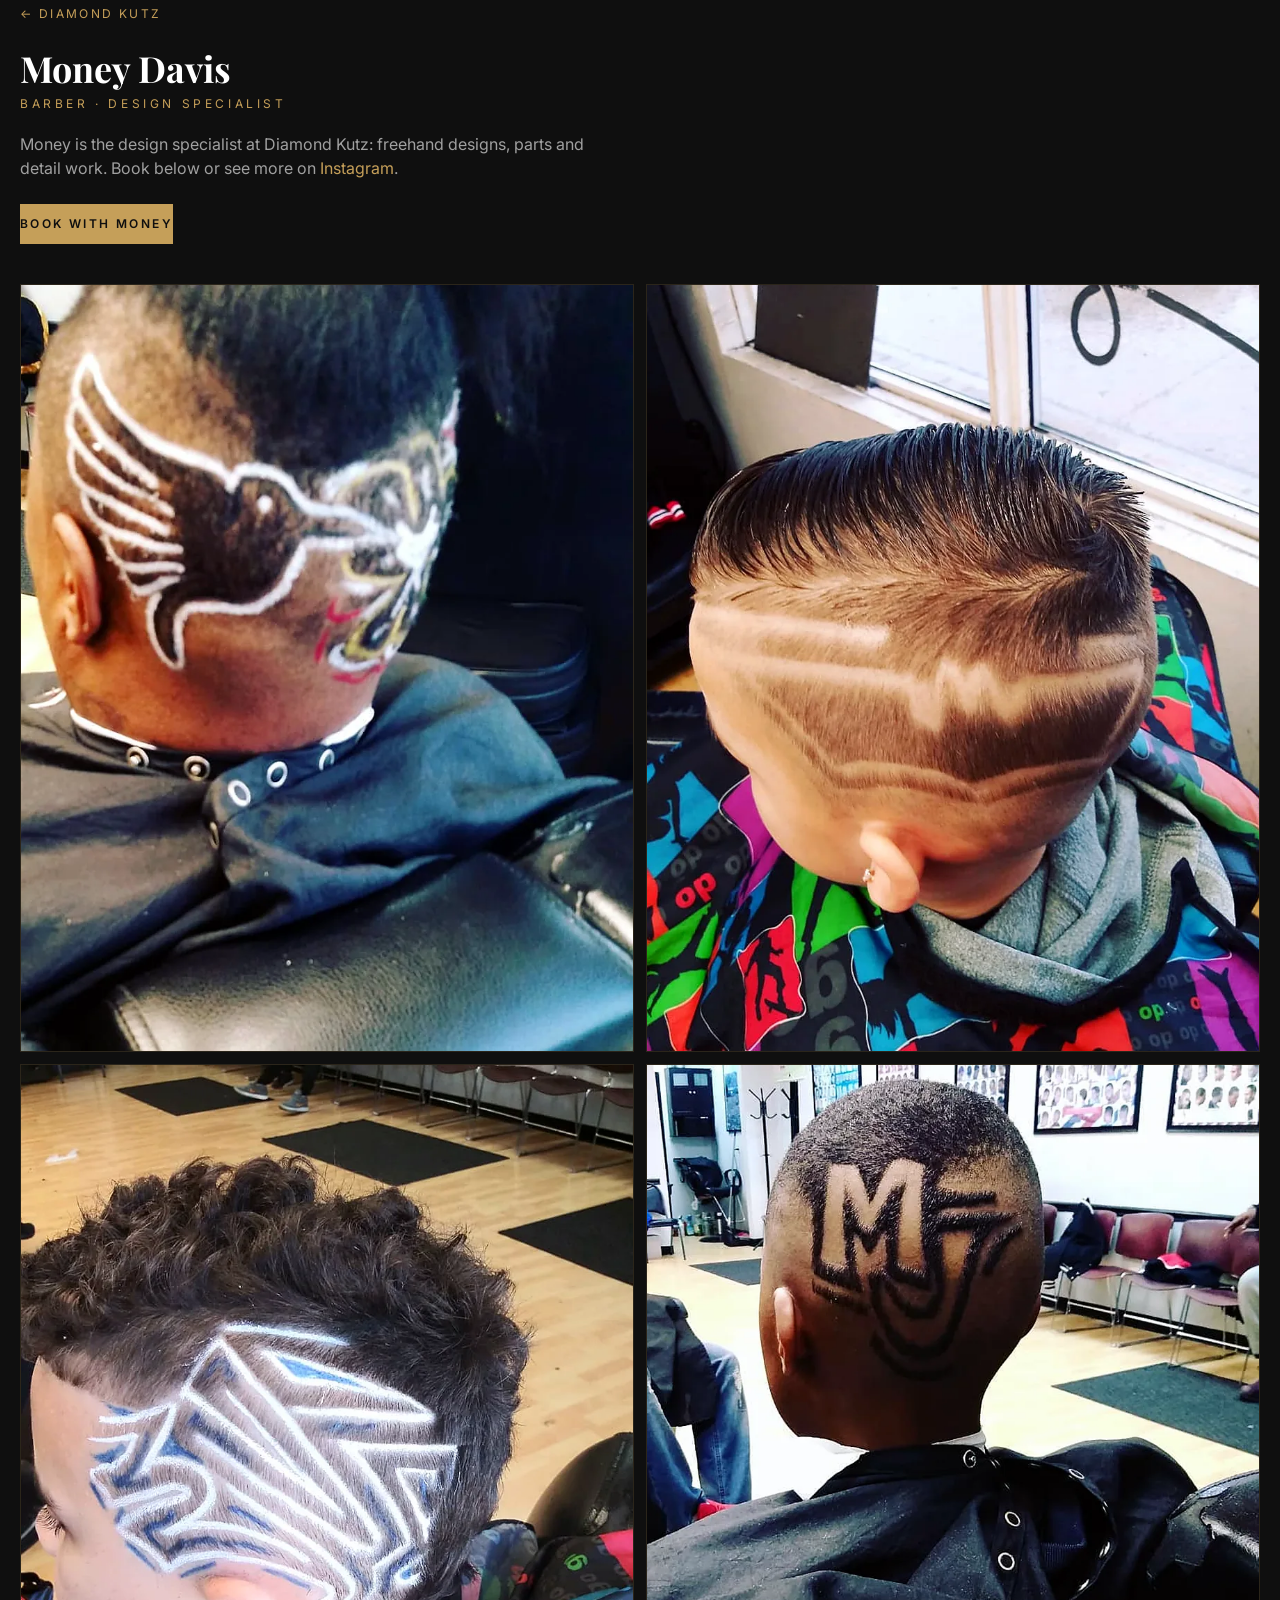
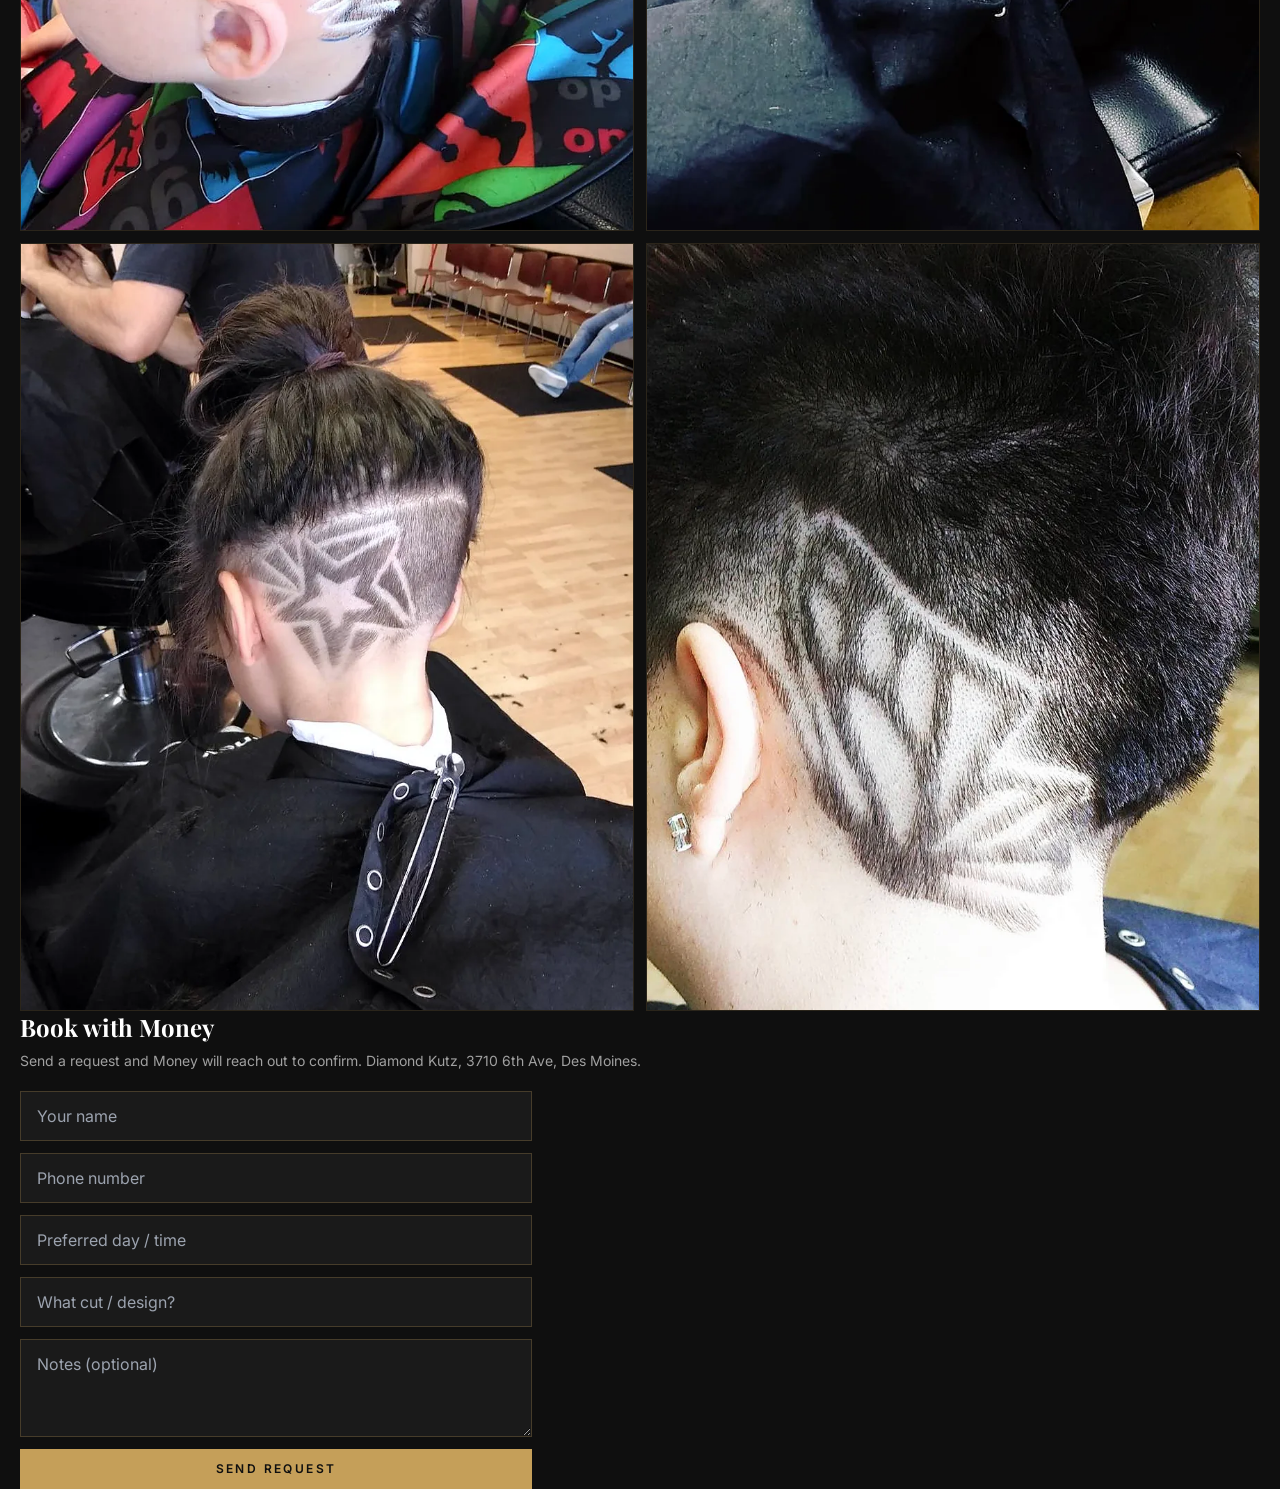
==== money/index.html @ f6461138 "Add barber Money Davis: 6 gallery photos, team card, /money booking page" ====
<!DOCTYPE html>
<html lang="en">
<head>
<meta charset="utf-8">
<meta name="viewport" content="width=device-width, initial-scale=1.0">
<title>Money Davis — Barber · Design Specialist | Diamond Kutz Des Moines</title>
<meta name="description" content="Book a design cut with Money Davis at Diamond Kutz, 3710 6th Ave, Des Moines.">
<meta name="keywords" content="barbershop Des Moines, barber Des Moines, barber near me, Diamond Kutz, Diamond Kutz Barbershop, fades Des Moines, tapers, lineups, kids haircut Des Moines, Booksy barber Iowa">
<meta name="author" content="Diamond Kutz Barbershop">
<meta name="robots" content="index, follow">
<link rel="canonical" href="https://diamondkutzdsm.com/">
<link rel="icon" type="image/png" href="/favicon.png">
<link rel="apple-touch-icon" href="/apple-touch-icon.png">
<meta name="theme-color" content="#0f0f0f">
<meta property="og:type" content="business.business">
<meta property="og:site_name" content="Diamond Kutz Barbershop">
<meta property="og:title" content="Diamond Kutz Barbershop | Des Moines, IA Barber">
<meta property="og:description" content="Barbershop in Des Moines, IA. Book online with Rich — fades, tapers, lineups, kids cuts &amp; more.">
<meta property="og:url" content="https://diamondkutzdsm.com/">
<meta property="og:image" content="https://diamondkutzdsm.com/img/img-4982.webp">
<meta property="og:image:width" content="900">
<meta property="og:image:height" content="900">
<meta property="og:locale" content="en_US">
<meta name="twitter:card" content="summary_large_image">
<meta name="twitter:title" content="Diamond Kutz Barbershop | Des Moines, IA Barber">
<meta name="twitter:description" content="Barbershop in Des Moines, IA. Book online with Rich — fades, tapers, lineups, kids cuts &amp; more.">
<meta name="twitter:image" content="https://diamondkutzdsm.com/img/img-4982.webp">
<meta name="geo.region" content="US-IA">
<meta name="geo.placename" content="Des Moines">
<meta name="geo.position" content="41.6196;-93.6251">
<meta name="ICBM" content="41.6196, -93.6251">
<meta name="mobile-web-app-capable" content="yes">
<meta name="apple-mobile-web-app-status-bar-style" content="black">
<meta name="apple-mobile-web-app-title" content="Diamondkutz ">
<link rel="preconnect" href="https://fonts.googleapis.com">
<link rel="preconnect" href="https://fonts.gstatic.com" crossorigin>
<link rel="preload" as="image" href="/img/hero-domo-drop-fade-lineup-diamond-kutz.webp" imagesrcset="/img/hero-domo-drop-fade-lineup-diamond-kutz-800.webp 800w, /img/hero-domo-drop-fade-lineup-diamond-kutz.webp 1440w" imagesizes="100vw">
<link rel="stylesheet" href="/assets/site.css">
<link rel="stylesheet" href="/assets/extra.css">
<script type="application/ld+json">
{
  "@context": "https://schema.org",
  "@type": "BarberShop",
  "name": "Diamond Kutz Barbershop",
  "image": [
    "https://diamondkutzdsm.com/img/img-4982.webp",
    "https://diamondkutzdsm.com/img/hero-diamond-kutz-storefront-3710-6th-ave-des-moines.webp",
    "https://diamondkutzdsm.com/img/diamond-kutz-inside-shop-des-moines.webp"
  ],
  "description": "Diamond Kutz Barbershop in Des Moines, IA: adult haircuts, kids cuts, fades, tapers, lineups and enhancements by Rich. Book online.",
  "@id": "https://diamondkutzdsm.com/#business",
  "url": "https://diamondkutzdsm.com/",
  "telephone": "+15157295338",
  "priceRange": "$$",
  "address": {
    "@type": "PostalAddress",
    "streetAddress": "3710 6th Avenue",
    "addressLocality": "Des Moines",
    "addressRegion": "IA",
    "postalCode": "50313",
    "addressCountry": "US"
  },
  "geo": {
    "@type": "GeoCoordinates",
    "latitude": 41.6196,
    "longitude": -93.6251
  },
  "openingHoursSpecification": [
    {
      "@type": "OpeningHoursSpecification",
      "dayOfWeek": [
        "Tuesday",
        "Wednesday",
        "Thursday",
        "Friday",
        "Saturday"
      ],
      "opens": "09:00",
      "closes": "19:00"
    }
  ],
  "sameAs": [
    "https://booksy.com/en-us/dl/show-business/621339",
    "https://booksy.com/en-us/dl/show-business/1293952",
    "https://booksy.com/en-us/627001_domothebarber_barber-shop_17558_des-moines",
    "https://www.instagram.com/richer_denu"
  ],
  "alternateName": [
    "Diamond Kutz"
  ],
  "hasMap": "https://maps.google.com/?q=3710+6th+Avenue,+Des+Moines,+IA+50313",
  "areaServed": {
    "@type": "City",
    "name": "Des Moines"
  },
  "employee": [
    {
      "@type": "Person",
      "name": "Rich",
      "alternateName": "Richard Walker",
      "jobTitle": "Owner · Master Barber",
      "sameAs": [
        "https://www.instagram.com/richer_denu",
        "https://booksy.com/en-us/dl/show-business/621339"
      ]
    },
    {
      "@type": "Person",
      "name": "Cory Simpson",
      "jobTitle": "Master Barber",
      "sameAs": [
        "https://www.instagram.com/certified_fade",
        "https://booksy.com/en-us/dl/show-business/1293952"
      ]
    },
    {
      "@type": "Person",
      "name": "Domo",
      "jobTitle": "Master Barber",
      "sameAs": [
        "https://www.instagram.com/domfkn_inkd",
        "https://booksy.com/en-us/627001_domothebarber_barber-shop_17558_des-moines"
      ]
    }
  ],
  "potentialAction": {
    "@type": "ReserveAction",
    "target": "https://booksy.com/en-us/dl/show-business/621339",
    "name": "Book online"
  },
  "logo": "https://diamondkutzdsm.com/img/diamondkutz-logo-black-barbershop.webp",
  "currenciesAccepted": "USD",
  "hasOfferCatalog": {
    "@type": "OfferCatalog",
    "name": "Rich's service menu",
    "itemListElement": [
      {
        "@type": "Offer",
        "itemOffered": {
          "@type": "Service",
          "name": "Adult Haircut"
        },
        "price": "40",
        "priceCurrency": "USD"
      },
      {
        "@type": "Offer",
        "itemOffered": {
          "@type": "Service",
          "name": "Adult Haircut w/ Enhancements"
        },
        "price": "45",
        "priceCurrency": "USD"
      },
      {
        "@type": "Offer",
        "itemOffered": {
          "@type": "Service",
          "name": "Kids Haircut"
        },
        "price": "30",
        "priceCurrency": "USD"
      },
      {
        "@type": "Offer",
        "itemOffered": {
          "@type": "Service",
          "name": "Taper and Line Up"
        },
        "price": "30",
        "priceCurrency": "USD"
      },
      {
        "@type": "Offer",
        "itemOffered": {
          "@type": "Service",
          "name": "Line Up"
        },
        "price": "20",
        "priceCurrency": "USD"
      }
    ]
  }
}
</script>
<!-- Google Tag Manager -->
<script>(function(w,d,s,l,i){w[l]=w[l]||[];w[l].push({'gtm.start':
new Date().getTime(),event:'gtm.js'});var f=d.getElementsByTagName(s)[0],
j=d.createElement(s),dl=l!='dataLayer'?'&l='+l:'';j.async=true;j.src=
'https://www.googletagmanager.com/gtm.js?id='+i+dl;f.parentNode.insertBefore(j,f);
})(window,document,'script','dataLayer','GTM-NQJWMZGM');</script>
<!-- End Google Tag Manager -->
<script async src="https://www.googletagmanager.com/gtag/js?id=G-LQGSTEJTDZ"></script>
<script>window.dataLayer = window.dataLayer || [];window.gtag = function(){dataLayer.push(arguments);};gtag('js', new Date());gtag('config', 'G-LQGSTEJTDZ');</script>
<script src="/assets/site.js?v=20261104b" defer></script>
</head><body class="bg-background text-foreground font-body"><main class="max-w-4xl mx-auto px-5 py-12">
<a href="/" class="text-gold text-xs uppercase tracking-[0.2em]">← Diamond Kutz</a>
<h1 class="font-heading text-4xl font-bold mt-6">Money Davis</h1><div class="text-gold text-xs uppercase tracking-[0.3em] mt-2">Barber · Design Specialist</div>
<p class="mt-5 text-muted-foreground max-w-xl">Money is the design specialist at Diamond Kutz: freehand designs, parts and detail work. Book below or see more on <a class="text-gold" href="https://www.instagram.com/mr.money7davis/" target="_blank" rel="noopener">Instagram</a>.</p>
<a href="#book" onclick="gtag('event','money_book_click')" class="inline-block mt-6 px-6 py-3 bg-gold text-background font-semibold text-xs uppercase tracking-[0.2em]">Book with Money</a>
<div class="grid grid-cols-2 sm:grid-cols-3 gap-3 mt-10"><img src="/img/money-bird-wings-design-diamond-kutz.webp" alt="Design haircut by Money Davis at Diamond Kutz" loading="lazy" class="w-full aspect-[4/5] object-cover border border-gold/15"><img src="/img/money-kids-wave-lines-design-diamond-kutz.webp" alt="Design haircut by Money Davis at Diamond Kutz" loading="lazy" class="w-full aspect-[4/5] object-cover border border-gold/15"><img src="/img/money-curly-top-star-design-diamond-kutz.webp" alt="Design haircut by Money Davis at Diamond Kutz" loading="lazy" class="w-full aspect-[4/5] object-cover border border-gold/15"><img src="/img/money-mj-letters-design-diamond-kutz.webp" alt="Design haircut by Money Davis at Diamond Kutz" loading="lazy" class="w-full aspect-[4/5] object-cover border border-gold/15"><img src="/img/money-star-undercut-design-diamond-kutz.webp" alt="Design haircut by Money Davis at Diamond Kutz" loading="lazy" class="w-full aspect-[4/5] object-cover border border-gold/15"><img src="/img/money-geometric-undercut-design-diamond-kutz.webp" alt="Design haircut by Money Davis at Diamond Kutz" loading="lazy" class="w-full aspect-[4/5] object-cover border border-gold/15"></div>
<section id="book" class="mt-14"><h2 class="font-heading text-2xl font-bold">Book with Money</h2><p class="text-muted-foreground text-sm mt-2">Send a request and Money will reach out to confirm. Diamond Kutz, 3710 6th Ave, Des Moines.</p>
<!-- booking requests go to hello.crashoutbaby@gmail.com TEMPORARILY until Money picks where requests should go -->
<form action="https://formsubmit.co/hello.crashoutbaby@gmail.com" method="POST" class="grid gap-3 mt-5 max-w-lg" onsubmit="gtag('event','money_booking_submit')">
<input type="hidden" name="_subject" value="New booking request for Money - Diamond Kutz"><input type="hidden" name="_template" value="table"><input type="hidden" name="_captcha" value="false"><input type="hidden" name="_next" value="https://diamondkutzdsm.com/money/thanks.html"><input type="hidden" name="source" id="src" value="direct">
<input name="name" required placeholder="Your name" class="w-full bg-card border border-gold/25 px-4 py-3 text-foreground"><input name="phone" type="tel" required placeholder="Phone number" class="w-full bg-card border border-gold/25 px-4 py-3 text-foreground">
<input name="preferred_day_time" required placeholder="Preferred day / time" class="w-full bg-card border border-gold/25 px-4 py-3 text-foreground"><input name="cut" required placeholder="What cut / design?" class="w-full bg-card border border-gold/25 px-4 py-3 text-foreground">
<textarea name="notes" rows="3" placeholder="Notes (optional)" class="w-full bg-card border border-gold/25 px-4 py-3 text-foreground"></textarea>
<button type="submit" class="px-6 py-3 bg-gold text-background font-semibold text-xs uppercase tracking-[0.2em]">Send request</button></form></section>
</main><script>var s=new URLSearchParams(location.search).get('src');if(s)document.getElementById('src').value=s;</script></body></html>
---- assets/site.css ----
@import"https://fonts.googleapis.com/css2?family=Playfair+Display:wght@400;500;600;700;800;900&family=Inter:wght@300;400;500;600;700&family=Dancing+Script:wght@600;700&display=swap";*,:before,:after{--tw-border-spacing-x: 0;--tw-border-spacing-y: 0;--tw-translate-x: 0;--tw-translate-y: 0;--tw-rotate: 0;--tw-skew-x: 0;--tw-skew-y: 0;--tw-scale-x: 1;--tw-scale-y: 1;--tw-pan-x: ;--tw-pan-y: ;--tw-pinch-zoom: ;--tw-scroll-snap-strictness: proximity;--tw-gradient-from-position: ;--tw-gradient-via-position: ;--tw-gradient-to-position: ;--tw-ordinal: ;--tw-slashed-zero: ;--tw-numeric-figure: ;--tw-numeric-spacing: ;--tw-numeric-fraction: ;--tw-ring-inset: ;--tw-ring-offset-width: 0px;--tw-ring-offset-color: #fff;--tw-ring-color: rgb(59 130 246 / .5);--tw-ring-offset-shadow: 0 0 #0000;--tw-ring-shadow: 0 0 #0000;--tw-shadow: 0 0 #0000;--tw-shadow-colored: 0 0 #0000;--tw-blur: ;--tw-brightness: ;--tw-contrast: ;--tw-grayscale: ;--tw-hue-rotate: ;--tw-invert: ;--tw-saturate: ;--tw-sepia: ;--tw-drop-shadow: ;--tw-backdrop-blur: ;--tw-backdrop-brightness: ;--tw-backdrop-contrast: ;--tw-backdrop-grayscale: ;--tw-backdrop-hue-rotate: ;--tw-backdrop-invert: ;--tw-backdrop-opacity: ;--tw-backdrop-saturate: ;--tw-backdrop-sepia: ;--tw-contain-size: ;--tw-contain-layout: ;--tw-contain-paint: ;--tw-contain-style: }::backdrop{--tw-border-spacing-x: 0;--tw-border-spacing-y: 0;--tw-translate-x: 0;--tw-translate-y: 0;--tw-rotate: 0;--tw-skew-x: 0;--tw-skew-y: 0;--tw-scale-x: 1;--tw-scale-y: 1;--tw-pan-x: ;--tw-pan-y: ;--tw-pinch-zoom: ;--tw-scroll-snap-strictness: proximity;--tw-gradient-from-position: ;--tw-gradient-via-position: ;--tw-gradient-to-position: ;--tw-ordinal: ;--tw-slashed-zero: ;--tw-numeric-figure: ;--tw-numeric-spacing: ;--tw-numeric-fraction: ;--tw-ring-inset: ;--tw-ring-offset-width: 0px;--tw-ring-offset-color: #fff;--tw-ring-color: rgb(59 130 246 / .5);--tw-ring-offset-shadow: 0 0 #0000;--tw-ring-shadow: 0 0 #0000;--tw-shadow: 0 0 #0000;--tw-shadow-colored: 0 0 #0000;--tw-blur: ;--tw-brightness: ;--tw-contrast: ;--tw-grayscale: ;--tw-hue-rotate: ;--tw-invert: ;--tw-saturate: ;--tw-sepia: ;--tw-drop-shadow: ;--tw-backdrop-blur: ;--tw-backdrop-brightness: ;--tw-backdrop-contrast: ;--tw-backdrop-grayscale: ;--tw-backdrop-hue-rotate: ;--tw-backdrop-invert: ;--tw-backdrop-opacity: ;--tw-backdrop-saturate: ;--tw-backdrop-sepia: ;--tw-contain-size: ;--tw-contain-layout: ;--tw-contain-paint: ;--tw-contain-style: }*,:before,:after{box-sizing:border-box;border-width:0;border-style:solid;border-color:#e5e7eb}:before,:after{--tw-content: ""}html,:host{line-height:1.5;-webkit-text-size-adjust:100%;-moz-tab-size:4;-o-tab-size:4;tab-size:4;font-family:ui-sans-serif,system-ui,sans-serif,"Apple Color Emoji","Segoe UI Emoji",Segoe UI Symbol,"Noto Color Emoji";font-feature-settings:normal;font-variation-settings:normal;-webkit-tap-highlight-color:transparent}body{margin:0;line-height:inherit}hr{height:0;color:inherit;border-top-width:1px}abbr:where([title]){-webkit-text-decoration:underline dotted;text-decoration:underline dotted}h1,h2,h3,h4,h5,h6{font-size:inherit;font-weight:inherit}a{color:inherit;text-decoration:inherit}b,strong{font-weight:bolder}code,kbd,samp,pre{font-family:var(--font-mono);font-feature-settings:normal;font-variation-settings:normal;font-size:1em}small{font-size:80%}sub,sup{font-size:75%;line-height:0;position:relative;vertical-align:baseline}sub{bottom:-.25em}sup{top:-.5em}table{text-indent:0;border-color:inherit;border-collapse:collapse}button,input,optgroup,select,textarea{font-family:inherit;font-feature-settings:inherit;font-variation-settings:inherit;font-size:100%;font-weight:inherit;line-height:inherit;letter-spacing:inherit;color:inherit;margin:0;padding:0}button,select{text-transform:none}button,input:where([type=button]),input:where([type=reset]),input:where([type=submit]){-webkit-appearance:button;background-color:transparent;background-image:none}:-moz-focusring{outline:auto}:-moz-ui-invalid{box-shadow:none}progress{vertical-align:baseline}::-webkit-inner-spin-button,::-webkit-outer-spin-button{height:auto}[type=search]{-webkit-appearance:textfield;outline-offset:-2px}::-webkit-search-decoration{-webkit-appearance:none}::-webkit-file-upload-button{-webkit-appearance:button;font:inherit}summary{display:list-item}blockquote,dl,dd,h1,h2,h3,h4,h5,h6,hr,figure,p,pre{margin:0}fieldset{margin:0;padding:0}legend{padding:0}ol,ul,menu{list-style:none;margin:0;padding:0}dialog{padding:0}textarea{resize:vertical}input::-moz-placeholder,textarea::-moz-placeholder{opacity:1;color:#9ca3af}input::placeholder,textarea::placeholder{opacity:1;color:#9ca3af}button,[role=button]{cursor:pointer}:disabled{cursor:default}img,svg,video,canvas,audio,iframe,embed,object{display:block;vertical-align:middle}img,video{max-width:100%;height:auto}[hidden]:where(:not([hidden=until-found])){display:none}:root{--background: 0 0% 5.9%;--foreground: 0 0% 100%;--card: 0 0% 10.2%;--card-foreground: 0 0% 100%;--popover: 0 0% 10.2%;--popover-foreground: 0 0% 100%;--primary: 358 69% 49%;--primary-foreground: 0 0% 100%;--secondary: 0 0% 14.9%;--secondary-foreground: 0 0% 100%;--muted: 0 0% 14.9%;--muted-foreground: 0 0% 62.7%;--accent: 217 65% 40%;--accent-foreground: 0 0% 100%;--destructive: 0 62.8% 30.6%;--destructive-foreground: 0 0% 98%;--border: 0 0% 18%;--input: 0 0% 18%;--ring: 358 69% 49%;--chart-1: 39 48% 56%;--radius: 0px;--gold: 39 48% 56%;--font-heading: "Playfair Display", ui-serif, Georgia, serif;--font-body: "Inter", ui-sans-serif, system-ui, sans-serif;--font-display: "Playfair Display", ui-serif, Georgia, serif;--font-mono: ui-monospace, SFMono-Regular, Menlo, Monaco, Consolas, monospace;--font-script: "Dancing Script", ui-serif, cursive;--sidebar-background: 0 0% 5.9%;--sidebar-foreground: 0 0% 62.7%;--sidebar-primary: 358 69% 49%;--sidebar-primary-foreground: 0 0% 100%;--sidebar-accent: 0 0% 14.9%;--sidebar-accent-foreground: 0 0% 100%;--sidebar-border: 0 0% 18%;--sidebar-ring: 358 69% 49%}.dark{--background: 0 0% 5.9%;--foreground: 0 0% 100%;--card: 0 0% 10.2%;--card-foreground: 0 0% 100%;--popover: 0 0% 10.2%;--popover-foreground: 0 0% 100%;--primary: 358 69% 49%;--primary-foreground: 0 0% 100%;--secondary: 0 0% 14.9%;--secondary-foreground: 0 0% 100%;--muted: 0 0% 14.9%;--muted-foreground: 0 0% 62.7%;--accent: 217 65% 40%;--accent-foreground: 0 0% 100%;--destructive: 0 62.8% 30.6%;--destructive-foreground: 0 0% 98%;--border: 0 0% 18%;--input: 0 0% 18%;--ring: 358 69% 49%;--chart-1: 39 48% 56%;--radius: 0px;--gold: 39 48% 56%;--sidebar-background: 0 0% 5.9%;--sidebar-foreground: 0 0% 62.7%;--sidebar-primary: 358 69% 49%;--sidebar-primary-foreground: 0 0% 100%;--sidebar-accent: 0 0% 14.9%;--sidebar-accent-foreground: 0 0% 100%;--sidebar-border: 0 0% 18%;--sidebar-ring: 358 69% 49%}*{border-color:hsl(var(--border));outline-color:hsl(var(--ring) / .5)}body{background-color:hsl(var(--background));font-family:var(--font-body);color:hsl(var(--foreground))}.container{width:100%}@media(min-width:640px){.container{max-width:640px}}@media(min-width:768px){.container{max-width:768px}}@media(min-width:1024px){.container{max-width:1024px}}@media(min-width:1280px){.container{max-width:1280px}}@media(min-width:1536px){.container{max-width:1536px}}.sr-only{position:absolute;width:1px;height:1px;padding:0;margin:-1px;overflow:hidden;clip:rect(0,0,0,0);white-space:nowrap;border-width:0}.pointer-events-none{pointer-events:none}.pointer-events-auto{pointer-events:auto}.visible{visibility:visible}.invisible{visibility:hidden}.static{position:static}.fixed{position:fixed}.absolute{position:absolute}.relative{position:relative}.inset-0{top:0;right:0;bottom:0;left:0}.inset-x-0{left:0;right:0}.inset-y-0{top:0;bottom:0}.-bottom-12{bottom:-3rem}.-left-12{left:-3rem}.-right-12{right:-3rem}.-top-12{top:-3rem}.bottom-0{bottom:0}.bottom-4{bottom:1rem}.bottom-6{bottom:1.5rem}.bottom-7{bottom:1.75rem}.bottom-8{bottom:2rem}.left-0{left:0}.left-1{left:.25rem}.left-1\/2{left:50%}.left-2{left:.5rem}.left-3{left:.75rem}.left-4{left:1rem}.left-5{left:1.25rem}.left-\[50\%\]{left:50%}.right-0{right:0}.right-1{right:.25rem}.right-2{right:.5rem}.right-3{right:.75rem}.right-4{right:1rem}.right-5{right:1.25rem}.top-0{top:0}.top-1\.5{top:.375rem}.top-1\/2{top:50%}.top-2{top:.5rem}.top-3\.5{top:.875rem}.top-4{top:1rem}.top-5{top:1.25rem}.top-\[1px\]{top:1px}.top-\[50\%\]{top:50%}.top-\[60\%\]{top:60%}.top-full{top:100%}.z-10{z-index:10}.z-20{z-index:20}.z-50{z-index:50}.z-\[100\]{z-index:100}.z-\[1\]{z-index:1}.order-1{order:1}.order-2{order:2}.-mx-1{margin-left:-.25rem;margin-right:-.25rem}.mx-2{margin-left:.5rem;margin-right:.5rem}.mx-3\.5{margin-left:.875rem;margin-right:.875rem}.mx-auto{margin-left:auto;margin-right:auto}.my-0\.5{margin-top:.125rem;margin-bottom:.125rem}.my-1{margin-top:.25rem;margin-bottom:.25rem}.-ml-4{margin-left:-1rem}.-mt-4{margin-top:-1rem}.mb-1{margin-bottom:.25rem}.mb-10{margin-bottom:2.5rem}.mb-12{margin-bottom:3rem}.mb-14{margin-bottom:3.5rem}.mb-2{margin-bottom:.5rem}.mb-3{margin-bottom:.75rem}.mb-4{margin-bottom:1rem}.mb-5{margin-bottom:1.25rem}.mb-6{margin-bottom:1.5rem}.mb-7{margin-bottom:1.75rem}.mb-8{margin-bottom:2rem}.ml-1{margin-left:.25rem}.ml-auto{margin-left:auto}.mr-1{margin-right:.25rem}.mr-2{margin-right:.5rem}.mt-0\.5{margin-top:.125rem}.mt-1{margin-top:.25rem}.mt-1\.5{margin-top:.375rem}.mt-10{margin-top:2.5rem}.mt-12{margin-top:3rem}.mt-2{margin-top:.5rem}.mt-24{margin-top:6rem}.mt-3{margin-top:.75rem}.mt-4{margin-top:1rem}.mt-5{margin-top:1.25rem}.mt-6{margin-top:1.5rem}.mt-7{margin-top:1.75rem}.mt-8{margin-top:2rem}.mt-auto{margin-top:auto}.block{display:block}.inline-block{display:inline-block}.inline{display:inline}.flex{display:flex}.inline-flex{display:inline-flex}.table{display:table}.grid{display:grid}.hidden{display:none}.aspect-\[3\/2\]{aspect-ratio:3/2}.aspect-\[3\/4\]{aspect-ratio:3/4}.aspect-\[4\/5\]{aspect-ratio:4/5}.aspect-\[6\/7\]{aspect-ratio:6/7}.aspect-square{aspect-ratio:1 / 1}.aspect-video{aspect-ratio:16 / 9}.size-4{width:1rem;height:1rem}.h-0\.5{height:.125rem}.h-1{height:.25rem}.h-1\.5{height:.375rem}.h-10{height:2.5rem}.h-11{height:2.75rem}.h-12{height:3rem}.h-14{height:3.5rem}.h-16{height:4rem}.h-2{height:.5rem}.h-2\.5{height:.625rem}.h-2\/3{height:66.666667%}.h-2\/5{height:40%}.h-28{height:7rem}.h-3{height:.75rem}.h-3\.5{height:.875rem}.h-3\/5{height:60%}.h-36{height:9rem}.h-4{height:1rem}.h-5{height:1.25rem}.h-6{height:1.5rem}.h-7{height:1.75rem}.h-8{height:2rem}.h-9{height:2.25rem}.h-\[1px\]{height:1px}.h-\[3px\]{height:3px}.h-\[420px\]{height:420px}.h-\[var\(--radix-navigation-menu-viewport-height\)\]{height:var(--radix-navigation-menu-viewport-height)}.h-\[var\(--radix-select-trigger-height\)\]{height:var(--radix-select-trigger-height)}.h-auto{height:auto}.h-full{height:100%}.h-px{height:1px}.h-svh{height:100svh}.max-h-96{max-height:24rem}.max-h-\[300px\]{max-height:300px}.max-h-screen{max-height:100vh}.min-h-0{min-height:0px}.min-h-\[56px\]{min-height:56px}.min-h-\[60px\]{min-height:60px}.min-h-screen{min-height:100vh}.min-h-svh{min-height:100svh}.w-0{width:0px}.w-1{width:.25rem}.w-1\.5{width:.375rem}.w-10{width:2.5rem}.w-11{width:2.75rem}.w-14{width:3.5rem}.w-16{width:4rem}.w-2{width:.5rem}.w-2\.5{width:.625rem}.w-2\/3{width:66.666667%}.w-2\/5{width:40%}.w-28{width:7rem}.w-3{width:.75rem}.w-3\.5{width:.875rem}.w-3\/4{width:75%}.w-3\/5{width:60%}.w-4{width:1rem}.w-5{width:1.25rem}.w-6{width:1.5rem}.w-64{width:16rem}.w-7{width:1.75rem}.w-72{width:18rem}.w-8{width:2rem}.w-9{width:2.25rem}.w-\[--sidebar-width\]{width:var(--sidebar-width)}.w-\[100px\]{width:100px}.w-\[150px\]{width:150px}.w-\[1px\]{width:1px}.w-\[200px\]{width:200px}.w-\[280px\]{width:280px}.w-auto{width:auto}.w-full{width:100%}.w-max{width:-moz-max-content;width:max-content}.w-px{width:1px}.min-w-0{min-width:0px}.min-w-10{min-width:2.5rem}.min-w-5{min-width:1.25rem}.min-w-8{min-width:2rem}.min-w-9{min-width:2.25rem}.min-w-\[12rem\]{min-width:12rem}.min-w-\[8rem\]{min-width:8rem}.min-w-\[var\(--radix-select-trigger-width\)\]{min-width:var(--radix-select-trigger-width)}.max-w-2xl{max-width:42rem}.max-w-3xl{max-width:48rem}.max-w-7xl{max-width:80rem}.max-w-\[--skeleton-width\]{max-width:var(--skeleton-width)}.max-w-\[480px\]{max-width:480px}.max-w-\[600px\]{max-width:600px}.max-w-lg{max-width:32rem}.max-w-max{max-width:-moz-max-content;max-width:max-content}.max-w-md{max-width:28rem}.max-w-sm{max-width:24rem}.max-w-xl{max-width:36rem}.flex-1{flex:1 1 0%}.flex-shrink-0,.shrink-0{flex-shrink:0}.grow{flex-grow:1}.grow-0{flex-grow:0}.basis-full{flex-basis:100%}.caption-bottom{caption-side:bottom}.border-collapse{border-collapse:collapse}.-translate-x-1\/2{--tw-translate-x: -50%;transform:translate(var(--tw-translate-x),var(--tw-translate-y)) rotate(var(--tw-rotate)) skew(var(--tw-skew-x)) skewY(var(--tw-skew-y)) scaleX(var(--tw-scale-x)) scaleY(var(--tw-scale-y))}.-translate-x-2{--tw-translate-x: -.5rem;transform:translate(var(--tw-translate-x),var(--tw-translate-y)) rotate(var(--tw-rotate)) skew(var(--tw-skew-x)) skewY(var(--tw-skew-y)) scaleX(var(--tw-scale-x)) scaleY(var(--tw-scale-y))}.-translate-x-px{--tw-translate-x: -1px;transform:translate(var(--tw-translate-x),var(--tw-translate-y)) rotate(var(--tw-rotate)) skew(var(--tw-skew-x)) skewY(var(--tw-skew-y)) scaleX(var(--tw-scale-x)) scaleY(var(--tw-scale-y))}.-translate-y-1\/2{--tw-translate-y: -50%;transform:translate(var(--tw-translate-x),var(--tw-translate-y)) rotate(var(--tw-rotate)) skew(var(--tw-skew-x)) skewY(var(--tw-skew-y)) scaleX(var(--tw-scale-x)) scaleY(var(--tw-scale-y))}.translate-x-2{--tw-translate-x: .5rem;transform:translate(var(--tw-translate-x),var(--tw-translate-y)) rotate(var(--tw-rotate)) skew(var(--tw-skew-x)) skewY(var(--tw-skew-y)) scaleX(var(--tw-scale-x)) scaleY(var(--tw-scale-y))}.translate-x-\[-50\%\]{--tw-translate-x: -50%;transform:translate(var(--tw-translate-x),var(--tw-translate-y)) rotate(var(--tw-rotate)) skew(var(--tw-skew-x)) skewY(var(--tw-skew-y)) scaleX(var(--tw-scale-x)) scaleY(var(--tw-scale-y))}.translate-x-px{--tw-translate-x: 1px;transform:translate(var(--tw-translate-x),var(--tw-translate-y)) rotate(var(--tw-rotate)) skew(var(--tw-skew-x)) skewY(var(--tw-skew-y)) scaleX(var(--tw-scale-x)) scaleY(var(--tw-scale-y))}.translate-y-\[-50\%\]{--tw-translate-y: -50%;transform:translate(var(--tw-translate-x),var(--tw-translate-y)) rotate(var(--tw-rotate)) skew(var(--tw-skew-x)) skewY(var(--tw-skew-y)) scaleX(var(--tw-scale-x)) scaleY(var(--tw-scale-y))}.-rotate-\[4deg\]{--tw-rotate: -4deg;transform:translate(var(--tw-translate-x),var(--tw-translate-y)) rotate(var(--tw-rotate)) skew(var(--tw-skew-x)) skewY(var(--tw-skew-y)) scaleX(var(--tw-scale-x)) scaleY(var(--tw-scale-y))}.rotate-45{--tw-rotate: 45deg;transform:translate(var(--tw-translate-x),var(--tw-translate-y)) rotate(var(--tw-rotate)) skew(var(--tw-skew-x)) skewY(var(--tw-skew-y)) scaleX(var(--tw-scale-x)) scaleY(var(--tw-scale-y))}.rotate-90{--tw-rotate: 90deg;transform:translate(var(--tw-translate-x),var(--tw-translate-y)) rotate(var(--tw-rotate)) skew(var(--tw-skew-x)) skewY(var(--tw-skew-y)) scaleX(var(--tw-scale-x)) scaleY(var(--tw-scale-y))}.rotate-\[3deg\]{--tw-rotate: 3deg;transform:translate(var(--tw-translate-x),var(--tw-translate-y)) rotate(var(--tw-rotate)) skew(var(--tw-skew-x)) skewY(var(--tw-skew-y)) scaleX(var(--tw-scale-x)) scaleY(var(--tw-scale-y))}.rotate-\[6deg\]{--tw-rotate: 6deg;transform:translate(var(--tw-translate-x),var(--tw-translate-y)) rotate(var(--tw-rotate)) skew(var(--tw-skew-x)) skewY(var(--tw-skew-y)) scaleX(var(--tw-scale-x)) scaleY(var(--tw-scale-y))}.transform{transform:translate(var(--tw-translate-x),var(--tw-translate-y)) rotate(var(--tw-rotate)) skew(var(--tw-skew-x)) skewY(var(--tw-skew-y)) scaleX(var(--tw-scale-x)) scaleY(var(--tw-scale-y))}.animate-\[fadeIn_0\.6s_ease-out\]{animation:fadeIn .6s ease-out}.animate-\[lightboxFadeIn_0\.18s_ease-out\]{animation:lightboxFadeIn .18s ease-out}.animate-\[lightboxFadeOut_0\.15s_ease-in_forwards\]{animation:lightboxFadeOut .15s ease-in forwards}.animate-\[lightboxScaleIn_0\.22s_cubic-bezier\(0\.22\,1\,0\.36\,1\)\]{animation:lightboxScaleIn .22s cubic-bezier(.22,1,.36,1)}.animate-\[marquee_28s_linear_infinite\]{animation:marquee 28s linear infinite}@keyframes bounce{0%,to{transform:translateY(-25%);animation-timing-function:cubic-bezier(.8,0,1,1)}50%{transform:none;animation-timing-function:cubic-bezier(0,0,.2,1)}}.animate-bounce{animation:bounce 1s infinite}@keyframes pulse{50%{opacity:.5}}.animate-pulse{animation:pulse 2s cubic-bezier(.4,0,.6,1) infinite}@keyframes spin{to{transform:rotate(360deg)}}.animate-spin{animation:spin 1s linear infinite}.cursor-default{cursor:default}.cursor-pointer{cursor:pointer}.touch-none{touch-action:none}.select-none{-webkit-user-select:none;-moz-user-select:none;user-select:none}.resize{resize:both}.list-inside{list-style-position:inside}.list-disc{list-style-type:disc}.list-none{list-style-type:none}.grid-cols-2{grid-template-columns:repeat(2,minmax(0,1fr))}.grid-cols-3{grid-template-columns:repeat(3,minmax(0,1fr))}.flex-row{flex-direction:row}.flex-col{flex-direction:column}.flex-col-reverse{flex-direction:column-reverse}.flex-wrap{flex-wrap:wrap}.place-items-center{place-items:center}.items-start{align-items:flex-start}.items-end{align-items:flex-end}.items-center{align-items:center}.items-baseline{align-items:baseline}.items-stretch{align-items:stretch}.justify-center{justify-content:center}.justify-between{justify-content:space-between}.gap-0\.5{gap:.125rem}.gap-1{gap:.25rem}.gap-1\.5{gap:.375rem}.gap-10{gap:2.5rem}.gap-12{gap:3rem}.gap-16{gap:4rem}.gap-2{gap:.5rem}.gap-3{gap:.75rem}.gap-4{gap:1rem}.gap-5{gap:1.25rem}.gap-8{gap:2rem}.gap-px{gap:1px}.space-x-1>:not([hidden])~:not([hidden]){--tw-space-x-reverse: 0;margin-right:calc(.25rem * var(--tw-space-x-reverse));margin-left:calc(.25rem * calc(1 - var(--tw-space-x-reverse)))}.space-x-3>:not([hidden])~:not([hidden]){--tw-space-x-reverse: 0;margin-right:calc(.75rem * var(--tw-space-x-reverse));margin-left:calc(.75rem * calc(1 - var(--tw-space-x-reverse)))}.space-x-4>:not([hidden])~:not([hidden]){--tw-space-x-reverse: 0;margin-right:calc(1rem * var(--tw-space-x-reverse));margin-left:calc(1rem * calc(1 - var(--tw-space-x-reverse)))}.space-y-1>:not([hidden])~:not([hidden]){--tw-space-y-reverse: 0;margin-top:calc(.25rem * calc(1 - var(--tw-space-y-reverse)));margin-bottom:calc(.25rem * var(--tw-space-y-reverse))}.space-y-1\.5>:not([hidden])~:not([hidden]){--tw-space-y-reverse: 0;margin-top:calc(.375rem * calc(1 - var(--tw-space-y-reverse)));margin-bottom:calc(.375rem * var(--tw-space-y-reverse))}.space-y-2>:not([hidden])~:not([hidden]){--tw-space-y-reverse: 0;margin-top:calc(.5rem * calc(1 - var(--tw-space-y-reverse)));margin-bottom:calc(.5rem * var(--tw-space-y-reverse))}.space-y-2\.5>:not([hidden])~:not([hidden]){--tw-space-y-reverse: 0;margin-top:calc(.625rem * calc(1 - var(--tw-space-y-reverse)));margin-bottom:calc(.625rem * var(--tw-space-y-reverse))}.space-y-3>:not([hidden])~:not([hidden]){--tw-space-y-reverse: 0;margin-top:calc(.75rem * calc(1 - var(--tw-space-y-reverse)));margin-bottom:calc(.75rem * var(--tw-space-y-reverse))}.space-y-4>:not([hidden])~:not([hidden]){--tw-space-y-reverse: 0;margin-top:calc(1rem * calc(1 - var(--tw-space-y-reverse)));margin-bottom:calc(1rem * var(--tw-space-y-reverse))}.space-y-6>:not([hidden])~:not([hidden]){--tw-space-y-reverse: 0;margin-top:calc(1.5rem * calc(1 - var(--tw-space-y-reverse)));margin-bottom:calc(1.5rem * var(--tw-space-y-reverse))}.divide-y>:not([hidden])~:not([hidden]){--tw-divide-y-reverse: 0;border-top-width:calc(1px * calc(1 - var(--tw-divide-y-reverse)));border-bottom-width:calc(1px * var(--tw-divide-y-reverse))}.divide-border>:not([hidden])~:not([hidden]){border-color:hsl(var(--border))}.divide-primary\/15>:not([hidden])~:not([hidden]){border-color:hsl(var(--primary) / .15)}.overflow-auto{overflow:auto}.overflow-hidden{overflow:hidden}.overflow-x-auto{overflow-x:auto}.overflow-y-auto{overflow-y:auto}.overflow-x-hidden{overflow-x:hidden}.whitespace-nowrap{white-space:nowrap}.break-words{overflow-wrap:break-word}.rounded-2xl{border-radius:1rem}.rounded-\[2px\]{border-radius:2px}.rounded-\[inherit\]{border-radius:inherit}.rounded-full{border-radius:9999px}.rounded-lg{border-radius:var(--radius)}.rounded-md{border-radius:calc(var(--radius) - 2px)}.rounded-sm{border-radius:calc(var(--radius) - 4px)}.rounded-xl{border-radius:.75rem}.rounded-b-sm{border-bottom-right-radius:calc(var(--radius) - 4px);border-bottom-left-radius:calc(var(--radius) - 4px)}.rounded-t-\[10px\]{border-top-left-radius:10px;border-top-right-radius:10px}.rounded-tl-sm{border-top-left-radius:calc(var(--radius) - 4px)}.border{border-width:1px}.border-2{border-width:2px}.border-4{border-width:4px}.border-\[1\.5px\]{border-width:1.5px}.border-y{border-top-width:1px;border-bottom-width:1px}.border-b{border-bottom-width:1px}.border-l{border-left-width:1px}.border-r{border-right-width:1px}.border-t{border-top-width:1px}.border-dashed{border-style:dashed}.border-\[--color-border\]{border-color:var(--color-border)}.border-black\/70{border-color:#000000b3}.border-black\/80{border-color:#000c}.border-border{border-color:hsl(var(--border))}.border-border\/50{border-color:hsl(var(--border) / .5)}.border-destructive{border-color:hsl(var(--destructive))}.border-destructive\/50{border-color:hsl(var(--destructive) / .5)}.border-gold\/15{border-color:hsl(var(--gold) / .15)}.border-gold\/20{border-color:hsl(var(--gold) / .2)}.border-gold\/25{border-color:hsl(var(--gold) / .25)}.border-gold\/30{border-color:hsl(var(--gold) / .3)}.border-gold\/40{border-color:hsl(var(--gold) / .4)}.border-input{border-color:hsl(var(--input))}.border-primary{border-color:hsl(var(--primary))}.border-primary\/15{border-color:hsl(var(--primary) / .15)}.border-primary\/20{border-color:hsl(var(--primary) / .2)}.border-primary\/30{border-color:hsl(var(--primary) / .3)}.border-primary\/50{border-color:hsl(var(--primary) / .5)}.border-sidebar-border{border-color:hsl(var(--sidebar-border))}.border-slate-100{--tw-border-opacity: 1;border-color:rgb(241 245 249 / var(--tw-border-opacity, 1))}.border-slate-200{--tw-border-opacity: 1;border-color:rgb(226 232 240 / var(--tw-border-opacity, 1))}.border-transparent{border-color:transparent}.border-l-transparent{border-left-color:transparent}.border-t-slate-800{--tw-border-opacity: 1;border-top-color:rgb(30 41 59 / var(--tw-border-opacity, 1))}.border-t-transparent{border-top-color:transparent}.bg-\[--color-bg\]{background-color:var(--color-bg)}.bg-accent{background-color:hsl(var(--accent))}.bg-background{background-color:hsl(var(--background))}.bg-background\/40{background-color:hsl(var(--background) / .4)}.bg-background\/80{background-color:hsl(var(--background) / .8)}.bg-black{--tw-bg-opacity: 1;background-color:rgb(0 0 0 / var(--tw-bg-opacity, 1))}.bg-black\/0{background-color:#0000}.bg-black\/80{background-color:#000c}.bg-black\/90{background-color:#000000e6}.bg-border{background-color:hsl(var(--border))}.bg-card{background-color:hsl(var(--card))}.bg-destructive{background-color:hsl(var(--destructive))}.bg-destructive\/10{background-color:hsl(var(--destructive) / .1)}.bg-foreground{background-color:hsl(var(--foreground))}.bg-gold{background-color:hsl(var(--gold))}.bg-gold\/10{background-color:hsl(var(--gold) / .1)}.bg-gold\/15{background-color:hsl(var(--gold) / .15)}.bg-gold\/25{background-color:hsl(var(--gold) / .25)}.bg-green-500{--tw-bg-opacity: 1;background-color:rgb(34 197 94 / var(--tw-bg-opacity, 1))}.bg-muted{background-color:hsl(var(--muted))}.bg-muted\/50{background-color:hsl(var(--muted) / .5)}.bg-orange-100{--tw-bg-opacity: 1;background-color:rgb(255 237 213 / var(--tw-bg-opacity, 1))}.bg-orange-400{--tw-bg-opacity: 1;background-color:rgb(251 146 60 / var(--tw-bg-opacity, 1))}.bg-popover{background-color:hsl(var(--popover))}.bg-primary{background-color:hsl(var(--primary))}.bg-primary\/10{background-color:hsl(var(--primary) / .1)}.bg-primary\/15{background-color:hsl(var(--primary) / .15)}.bg-primary\/20{background-color:hsl(var(--primary) / .2)}.bg-secondary{background-color:hsl(var(--secondary))}.bg-sidebar{background-color:hsl(var(--sidebar-background))}.bg-sidebar-border{background-color:hsl(var(--sidebar-border))}.bg-slate-100{--tw-bg-opacity: 1;background-color:rgb(241 245 249 / var(--tw-bg-opacity, 1))}.bg-slate-200{--tw-bg-opacity: 1;background-color:rgb(226 232 240 / var(--tw-bg-opacity, 1))}.bg-slate-50{--tw-bg-opacity: 1;background-color:rgb(248 250 252 / var(--tw-bg-opacity, 1))}.bg-transparent{background-color:transparent}.bg-white{--tw-bg-opacity: 1;background-color:rgb(255 255 255 / var(--tw-bg-opacity, 1))}.bg-white\/40{background-color:#fff6}.bg-gradient-to-b{background-image:linear-gradient(to bottom,var(--tw-gradient-stops))}.bg-gradient-to-r{background-image:linear-gradient(to right,var(--tw-gradient-stops))}.bg-gradient-to-t{background-image:linear-gradient(to top,var(--tw-gradient-stops))}.from-background{--tw-gradient-from: hsl(var(--background)) var(--tw-gradient-from-position);--tw-gradient-to: hsl(var(--background) / 0) var(--tw-gradient-to-position);--tw-gradient-stops: var(--tw-gradient-from), var(--tw-gradient-to)}.from-background\/50{--tw-gradient-from: hsl(var(--background) / .5) var(--tw-gradient-from-position);--tw-gradient-to: hsl(var(--background) / 0) var(--tw-gradient-to-position);--tw-gradient-stops: var(--tw-gradient-from), var(--tw-gradient-to)}.from-white{--tw-gradient-from: #fff var(--tw-gradient-from-position);--tw-gradient-to: rgb(255 255 255 / 0) var(--tw-gradient-to-position);--tw-gradient-stops: var(--tw-gradient-from), var(--tw-gradient-to)}.from-zinc-200{--tw-gradient-from: #e4e4e7 var(--tw-gradient-from-position);--tw-gradient-to: rgb(228 228 231 / 0) var(--tw-gradient-to-position);--tw-gradient-stops: var(--tw-gradient-from), var(--tw-gradient-to)}.from-zinc-300{--tw-gradient-from: #d4d4d8 var(--tw-gradient-from-position);--tw-gradient-to: rgb(212 212 216 / 0) var(--tw-gradient-to-position);--tw-gradient-stops: var(--tw-gradient-from), var(--tw-gradient-to)}.via-background\/10{--tw-gradient-to: hsl(var(--background) / 0) var(--tw-gradient-to-position);--tw-gradient-stops: var(--tw-gradient-from), hsl(var(--background) / .1) var(--tw-gradient-via-position), var(--tw-gradient-to)}.via-background\/70{--tw-gradient-to: hsl(var(--background) / 0) var(--tw-gradient-to-position);--tw-gradient-stops: var(--tw-gradient-from), hsl(var(--background) / .7) var(--tw-gradient-via-position), var(--tw-gradient-to)}.via-transparent{--tw-gradient-to: rgb(0 0 0 / 0) var(--tw-gradient-to-position);--tw-gradient-stops: var(--tw-gradient-from), transparent var(--tw-gradient-via-position), var(--tw-gradient-to)}.to-background\/10{--tw-gradient-to: hsl(var(--background) / .1) var(--tw-gradient-to-position)}.to-background\/50{--tw-gradient-to: hsl(var(--background) / .5) var(--tw-gradient-to-position)}.to-slate-50{--tw-gradient-to: #f8fafc var(--tw-gradient-to-position)}.to-transparent{--tw-gradient-to: transparent var(--tw-gradient-to-position)}.to-zinc-500{--tw-gradient-to: #71717a var(--tw-gradient-to-position)}.to-zinc-600{--tw-gradient-to: #52525b var(--tw-gradient-to-position)}.fill-current{fill:currentColor}.fill-gold{fill:hsl(var(--gold))}.fill-primary{fill:hsl(var(--primary))}.object-contain{-o-object-fit:contain;object-fit:contain}.object-cover{-o-object-fit:cover;object-fit:cover}.object-\[50\%_35\%\]{-o-object-position:50% 35%;object-position:50% 35%}.object-\[50\%_40\%\]{-o-object-position:50% 40%;object-position:50% 40%}.object-\[50\%_45\%\]{-o-object-position:50% 45%;object-position:50% 45%}.object-\[80\%_50\%\]{-o-object-position:80% 50%;object-position:80% 50%}.object-center{-o-object-position:center;object-position:center}.p-0{padding:0}.p-1{padding:.25rem}.p-2{padding:.5rem}.p-3{padding:.75rem}.p-4{padding:1rem}.p-6{padding:1.5rem}.p-7{padding:1.75rem}.p-8{padding:2rem}.p-\[1px\]{padding:1px}.px-0{padding-left:0;padding-right:0}.px-1{padding-left:.25rem;padding-right:.25rem}.px-1\.5{padding-left:.375rem;padding-right:.375rem}.px-2{padding-left:.5rem;padding-right:.5rem}.px-2\.5{padding-left:.625rem;padding-right:.625rem}.px-3{padding-left:.75rem;padding-right:.75rem}.px-4{padding-left:1rem;padding-right:1rem}.px-5{padding-left:1.25rem;padding-right:1.25rem}.px-8{padding-left:2rem;padding-right:2rem}.py-0\.5{padding-top:.125rem;padding-bottom:.125rem}.py-1{padding-top:.25rem;padding-bottom:.25rem}.py-1\.5{padding-top:.375rem;padding-bottom:.375rem}.py-2{padding-top:.5rem;padding-bottom:.5rem}.py-2\.5{padding-top:.625rem;padding-bottom:.625rem}.py-24{padding-top:6rem;padding-bottom:6rem}.py-3{padding-top:.75rem;padding-bottom:.75rem}.py-3\.5{padding-top:.875rem;padding-bottom:.875rem}.py-4{padding-top:1rem;padding-bottom:1rem}.py-5{padding-top:1.25rem;padding-bottom:1.25rem}.py-6{padding-top:1.5rem;padding-bottom:1.5rem}.pb-10{padding-bottom:2.5rem}.pb-2{padding-bottom:.5rem}.pb-3{padding-bottom:.75rem}.pb-4{padding-bottom:1rem}.pb-8{padding-bottom:2rem}.pl-10{padding-left:2.5rem}.pl-2{padding-left:.5rem}.pl-2\.5{padding-left:.625rem}.pl-4{padding-left:1rem}.pl-8{padding-left:2rem}.pr-2{padding-right:.5rem}.pr-2\.5{padding-right:.625rem}.pr-8{padding-right:2rem}.pt-0{padding-top:0}.pt-1{padding-top:.25rem}.pt-16{padding-top:4rem}.pt-28{padding-top:7rem}.pt-3{padding-top:.75rem}.pt-4{padding-top:1rem}.pt-5{padding-top:1.25rem}.pt-6{padding-top:1.5rem}.pt-8{padding-top:2rem}.text-left{text-align:left}.text-center{text-align:center}.text-right{text-align:right}.align-middle{vertical-align:middle}.font-body{font-family:var(--font-body)}.font-heading{font-family:var(--font-heading)}.font-mono{font-family:var(--font-mono)}.font-script{font-family:var(--font-script)}.text-2xl{font-size:1.5rem;line-height:2rem}.text-3xl{font-size:1.875rem;line-height:2.25rem}.text-4xl{font-size:2.25rem;line-height:2.5rem}.text-7xl{font-size:4.5rem;line-height:1}.text-\[0\.8rem\]{font-size:.8rem}.text-\[10px\]{font-size:10px}.text-\[11px\]{font-size:11px}.text-\[8px\]{font-size:8px}.text-\[9px\]{font-size:9px}.text-base{font-size:1rem;line-height:1.5rem}.text-lg{font-size:1.125rem;line-height:1.75rem}.text-sm{font-size:.875rem;line-height:1.25rem}.text-xl{font-size:1.25rem;line-height:1.75rem}.text-xs{font-size:.75rem;line-height:1rem}.font-bold{font-weight:700}.font-light{font-weight:300}.font-medium{font-weight:500}.font-normal{font-weight:400}.font-semibold{font-weight:600}.uppercase{text-transform:uppercase}.tabular-nums{--tw-numeric-spacing: tabular-nums;font-variant-numeric:var(--tw-ordinal) var(--tw-slashed-zero) var(--tw-numeric-figure) var(--tw-numeric-spacing) var(--tw-numeric-fraction)}.leading-none{line-height:1}.leading-relaxed{line-height:1.625}.leading-tight{line-height:1.25}.tracking-\[0\.15em\]{letter-spacing:.15em}.tracking-\[0\.22em\]{letter-spacing:.22em}.tracking-\[0\.25em\]{letter-spacing:.25em}.tracking-\[0\.2em\]{letter-spacing:.2em}.tracking-\[0\.3em\]{letter-spacing:.3em}.tracking-tight{letter-spacing:-.025em}.tracking-widest{letter-spacing:.1em}.text-accent{color:hsl(var(--accent))}.text-accent-foreground{color:hsl(var(--accent-foreground))}.text-background{color:hsl(var(--background))}.text-black{--tw-text-opacity: 1;color:rgb(0 0 0 / var(--tw-text-opacity, 1))}.text-card-foreground{color:hsl(var(--card-foreground))}.text-current{color:currentColor}.text-destructive{color:hsl(var(--destructive))}.text-destructive-foreground{color:hsl(var(--destructive-foreground))}.text-foreground{color:hsl(var(--foreground))}.text-foreground\/50{color:hsl(var(--foreground) / .5)}.text-foreground\/60{color:hsl(var(--foreground) / .6)}.text-foreground\/70{color:hsl(var(--foreground) / .7)}.text-foreground\/80{color:hsl(var(--foreground) / .8)}.text-foreground\/90{color:hsl(var(--foreground) / .9)}.text-gold{color:hsl(var(--gold))}.text-gold\/25{color:hsl(var(--gold) / .25)}.text-gold\/40{color:hsl(var(--gold) / .4)}.text-gold\/50{color:hsl(var(--gold) / .5)}.text-gold\/70{color:hsl(var(--gold) / .7)}.text-muted-foreground{color:hsl(var(--muted-foreground))}.text-muted-foreground\/60{color:hsl(var(--muted-foreground) / .6)}.text-muted-foreground\/70{color:hsl(var(--muted-foreground) / .7)}.text-orange-600{--tw-text-opacity: 1;color:rgb(234 88 12 / var(--tw-text-opacity, 1))}.text-popover-foreground{color:hsl(var(--popover-foreground))}.text-primary{color:hsl(var(--primary))}.text-primary-foreground{color:hsl(var(--primary-foreground))}.text-secondary-foreground{color:hsl(var(--secondary-foreground))}.text-sidebar-foreground{color:hsl(var(--sidebar-foreground))}.text-sidebar-foreground\/70{color:hsl(var(--sidebar-foreground) / .7)}.text-slate-300{--tw-text-opacity: 1;color:rgb(203 213 225 / var(--tw-text-opacity, 1))}.text-slate-600{--tw-text-opacity: 1;color:rgb(71 85 105 / var(--tw-text-opacity, 1))}.text-slate-700{--tw-text-opacity: 1;color:rgb(51 65 85 / var(--tw-text-opacity, 1))}.text-slate-800{--tw-text-opacity: 1;color:rgb(30 41 59 / var(--tw-text-opacity, 1))}.text-slate-900{--tw-text-opacity: 1;color:rgb(15 23 42 / var(--tw-text-opacity, 1))}.text-white{--tw-text-opacity: 1;color:rgb(255 255 255 / var(--tw-text-opacity, 1))}.underline-offset-4{text-underline-offset:4px}.opacity-0{opacity:0}.opacity-100{opacity:1}.opacity-50{opacity:.5}.opacity-60{opacity:.6}.opacity-70{opacity:.7}.opacity-90{opacity:.9}.opacity-\[0\.10\]{opacity:.1}.shadow{--tw-shadow: 0 1px 3px 0 rgb(0 0 0 / .1), 0 1px 2px -1px rgb(0 0 0 / .1);--tw-shadow-colored: 0 1px 3px 0 var(--tw-shadow-color), 0 1px 2px -1px var(--tw-shadow-color);box-shadow:var(--tw-ring-offset-shadow, 0 0 #0000),var(--tw-ring-shadow, 0 0 #0000),var(--tw-shadow)}.shadow-2xl{--tw-shadow: 0 25px 50px -12px rgb(0 0 0 / .25);--tw-shadow-colored: 0 25px 50px -12px var(--tw-shadow-color);box-shadow:var(--tw-ring-offset-shadow, 0 0 #0000),var(--tw-ring-shadow, 0 0 #0000),var(--tw-shadow)}.shadow-\[0_0_0_1px_hsl\(var\(--sidebar-border\)\)\]{--tw-shadow: 0 0 0 1px hsl(var(--sidebar-border));--tw-shadow-colored: 0 0 0 1px var(--tw-shadow-color);box-shadow:var(--tw-ring-offset-shadow, 0 0 #0000),var(--tw-ring-shadow, 0 0 #0000),var(--tw-shadow)}.shadow-\[0_24px_70px_rgba\(0\,0\,0\,0\.65\)\]{--tw-shadow: 0 24px 70px rgba(0,0,0,.65);--tw-shadow-colored: 0 24px 70px var(--tw-shadow-color);box-shadow:var(--tw-ring-offset-shadow, 0 0 #0000),var(--tw-ring-shadow, 0 0 #0000),var(--tw-shadow)}.shadow-\[inset_0_2px_4px_rgba\(0\,0\,0\,0\.35\)\]{--tw-shadow: inset 0 2px 4px rgba(0,0,0,.35);--tw-shadow-colored: inset 0 2px 4px var(--tw-shadow-color);box-shadow:var(--tw-ring-offset-shadow, 0 0 #0000),var(--tw-ring-shadow, 0 0 #0000),var(--tw-shadow)}.shadow-lg{--tw-shadow: 0 10px 15px -3px rgb(0 0 0 / .1), 0 4px 6px -4px rgb(0 0 0 / .1);--tw-shadow-colored: 0 10px 15px -3px var(--tw-shadow-color), 0 4px 6px -4px var(--tw-shadow-color);box-shadow:var(--tw-ring-offset-shadow, 0 0 #0000),var(--tw-ring-shadow, 0 0 #0000),var(--tw-shadow)}.shadow-md{--tw-shadow: 0 4px 6px -1px rgb(0 0 0 / .1), 0 2px 4px -2px rgb(0 0 0 / .1);--tw-shadow-colored: 0 4px 6px -1px var(--tw-shadow-color), 0 2px 4px -2px var(--tw-shadow-color);box-shadow:var(--tw-ring-offset-shadow, 0 0 #0000),var(--tw-ring-shadow, 0 0 #0000),var(--tw-shadow)}.shadow-none{--tw-shadow: 0 0 #0000;--tw-shadow-colored: 0 0 #0000;box-shadow:var(--tw-ring-offset-shadow, 0 0 #0000),var(--tw-ring-shadow, 0 0 #0000),var(--tw-shadow)}.shadow-sm{--tw-shadow: 0 1px 2px 0 rgb(0 0 0 / .05);--tw-shadow-colored: 0 1px 2px 0 var(--tw-shadow-color);box-shadow:var(--tw-ring-offset-shadow, 0 0 #0000),var(--tw-ring-shadow, 0 0 #0000),var(--tw-shadow)}.shadow-xl{--tw-shadow: 0 20px 25px -5px rgb(0 0 0 / .1), 0 8px 10px -6px rgb(0 0 0 / .1);--tw-shadow-colored: 0 20px 25px -5px var(--tw-shadow-color), 0 8px 10px -6px var(--tw-shadow-color);box-shadow:var(--tw-ring-offset-shadow, 0 0 #0000),var(--tw-ring-shadow, 0 0 #0000),var(--tw-shadow)}.outline-none{outline:2px solid transparent;outline-offset:2px}.outline{outline-style:solid}.ring-0{--tw-ring-offset-shadow: var(--tw-ring-inset) 0 0 0 var(--tw-ring-offset-width) var(--tw-ring-offset-color);--tw-ring-shadow: var(--tw-ring-inset) 0 0 0 calc(0px + var(--tw-ring-offset-width)) var(--tw-ring-color);box-shadow:var(--tw-ring-offset-shadow),var(--tw-ring-shadow),var(--tw-shadow, 0 0 #0000)}.ring-1{--tw-ring-offset-shadow: var(--tw-ring-inset) 0 0 0 var(--tw-ring-offset-width) var(--tw-ring-offset-color);--tw-ring-shadow: var(--tw-ring-inset) 0 0 0 calc(1px + var(--tw-ring-offset-width)) var(--tw-ring-color);box-shadow:var(--tw-ring-offset-shadow),var(--tw-ring-shadow),var(--tw-shadow, 0 0 #0000)}.ring-inset{--tw-ring-inset: inset}.ring-primary{--tw-ring-color: hsl(var(--primary))}.ring-ring{--tw-ring-color: hsl(var(--ring))}.ring-sidebar-ring{--tw-ring-color: hsl(var(--sidebar-ring))}.ring-white\/10{--tw-ring-color: rgb(255 255 255 / .1)}.ring-offset-background{--tw-ring-offset-color: hsl(var(--background))}.blur{--tw-blur: blur(8px);filter:var(--tw-blur) var(--tw-brightness) var(--tw-contrast) var(--tw-grayscale) var(--tw-hue-rotate) var(--tw-invert) var(--tw-saturate) var(--tw-sepia) var(--tw-drop-shadow)}.drop-shadow-\[0_1px_2px_rgba\(0\,0\,0\,0\.5\)\]{--tw-drop-shadow: drop-shadow(0 1px 2px rgba(0,0,0,.5));filter:var(--tw-blur) var(--tw-brightness) var(--tw-contrast) var(--tw-grayscale) var(--tw-hue-rotate) var(--tw-invert) var(--tw-saturate) var(--tw-sepia) var(--tw-drop-shadow)}.drop-shadow-\[0_2px_12px_rgba\(0\,0\,0\,0\.6\)\]{--tw-drop-shadow: drop-shadow(0 2px 12px rgba(0,0,0,.6));filter:var(--tw-blur) var(--tw-brightness) var(--tw-contrast) var(--tw-grayscale) var(--tw-hue-rotate) var(--tw-invert) var(--tw-saturate) var(--tw-sepia) var(--tw-drop-shadow)}.drop-shadow-\[0_4px_30px_rgba\(0\,0\,0\,0\.6\)\]{--tw-drop-shadow: drop-shadow(0 4px 30px rgba(0,0,0,.6));filter:var(--tw-blur) var(--tw-brightness) var(--tw-contrast) var(--tw-grayscale) var(--tw-hue-rotate) var(--tw-invert) var(--tw-saturate) var(--tw-sepia) var(--tw-drop-shadow)}.drop-shadow-lg{--tw-drop-shadow: drop-shadow(0 10px 8px rgb(0 0 0 / .04)) drop-shadow(0 4px 3px rgb(0 0 0 / .1));filter:var(--tw-blur) var(--tw-brightness) var(--tw-contrast) var(--tw-grayscale) var(--tw-hue-rotate) var(--tw-invert) var(--tw-saturate) var(--tw-sepia) var(--tw-drop-shadow)}.filter{filter:var(--tw-blur) var(--tw-brightness) var(--tw-contrast) var(--tw-grayscale) var(--tw-hue-rotate) var(--tw-invert) var(--tw-saturate) var(--tw-sepia) var(--tw-drop-shadow)}.backdrop-blur{--tw-backdrop-blur: blur(8px);-webkit-backdrop-filter:var(--tw-backdrop-blur) var(--tw-backdrop-brightness) var(--tw-backdrop-contrast) var(--tw-backdrop-grayscale) var(--tw-backdrop-hue-rotate) var(--tw-backdrop-invert) var(--tw-backdrop-opacity) var(--tw-backdrop-saturate) var(--tw-backdrop-sepia);backdrop-filter:var(--tw-backdrop-blur) var(--tw-backdrop-brightness) var(--tw-backdrop-contrast) var(--tw-backdrop-grayscale) var(--tw-backdrop-hue-rotate) var(--tw-backdrop-invert) var(--tw-backdrop-opacity) var(--tw-backdrop-saturate) var(--tw-backdrop-sepia)}.backdrop-blur-md{--tw-backdrop-blur: blur(12px);-webkit-backdrop-filter:var(--tw-backdrop-blur) var(--tw-backdrop-brightness) var(--tw-backdrop-contrast) var(--tw-backdrop-grayscale) var(--tw-backdrop-hue-rotate) var(--tw-backdrop-invert) var(--tw-backdrop-opacity) var(--tw-backdrop-saturate) var(--tw-backdrop-sepia);backdrop-filter:var(--tw-backdrop-blur) var(--tw-backdrop-brightness) var(--tw-backdrop-contrast) var(--tw-backdrop-grayscale) var(--tw-backdrop-hue-rotate) var(--tw-backdrop-invert) var(--tw-backdrop-opacity) var(--tw-backdrop-saturate) var(--tw-backdrop-sepia)}.backdrop-blur-sm{--tw-backdrop-blur: blur(4px);-webkit-backdrop-filter:var(--tw-backdrop-blur) var(--tw-backdrop-brightness) var(--tw-backdrop-contrast) var(--tw-backdrop-grayscale) var(--tw-backdrop-hue-rotate) var(--tw-backdrop-invert) var(--tw-backdrop-opacity) var(--tw-backdrop-saturate) var(--tw-backdrop-sepia);backdrop-filter:var(--tw-backdrop-blur) var(--tw-backdrop-brightness) var(--tw-backdrop-contrast) var(--tw-backdrop-grayscale) var(--tw-backdrop-hue-rotate) var(--tw-backdrop-invert) var(--tw-backdrop-opacity) var(--tw-backdrop-saturate) var(--tw-backdrop-sepia)}.transition{transition-property:color,background-color,border-color,text-decoration-color,fill,stroke,opacity,box-shadow,transform,filter,backdrop-filter;transition-timing-function:cubic-bezier(.4,0,.2,1);transition-duration:.15s}.transition-\[left\,right\,width\]{transition-property:left,right,width;transition-timing-function:cubic-bezier(.4,0,.2,1);transition-duration:.15s}.transition-\[margin\,opacity\]{transition-property:margin,opacity;transition-timing-function:cubic-bezier(.4,0,.2,1);transition-duration:.15s}.transition-\[width\,height\,padding\]{transition-property:width,height,padding;transition-timing-function:cubic-bezier(.4,0,.2,1);transition-duration:.15s}.transition-\[width\]{transition-property:width;transition-timing-function:cubic-bezier(.4,0,.2,1);transition-duration:.15s}.transition-all{transition-property:all;transition-timing-function:cubic-bezier(.4,0,.2,1);transition-duration:.15s}.transition-colors{transition-property:color,background-color,border-color,text-decoration-color,fill,stroke;transition-timing-function:cubic-bezier(.4,0,.2,1);transition-duration:.15s}.transition-opacity{transition-property:opacity;transition-timing-function:cubic-bezier(.4,0,.2,1);transition-duration:.15s}.transition-transform{transition-property:transform;transition-timing-function:cubic-bezier(.4,0,.2,1);transition-duration:.15s}.duration-1000{transition-duration:1s}.duration-200{transition-duration:.2s}.duration-300{transition-duration:.3s}.duration-700{transition-duration:.7s}.ease-in-out{transition-timing-function:cubic-bezier(.4,0,.2,1)}.ease-linear{transition-timing-function:linear}.ease-out{transition-timing-function:cubic-bezier(0,0,.2,1)}.will-change-\[opacity\]{will-change:opacity}@keyframes enter{0%{opacity:var(--tw-enter-opacity, 1);transform:translate3d(var(--tw-enter-translate-x, 0),var(--tw-enter-translate-y, 0),0) scale3d(var(--tw-enter-scale, 1),var(--tw-enter-scale, 1),var(--tw-enter-scale, 1)) rotate(var(--tw-enter-rotate, 0))}}@keyframes exit{to{opacity:var(--tw-exit-opacity, 1);transform:translate3d(var(--tw-exit-translate-x, 0),var(--tw-exit-translate-y, 0),0) scale3d(var(--tw-exit-scale, 1),var(--tw-exit-scale, 1),var(--tw-exit-scale, 1)) rotate(var(--tw-exit-rotate, 0))}}.animate-in{animation-name:enter;animation-duration:.15s;--tw-enter-opacity: initial;--tw-enter-scale: initial;--tw-enter-rotate: initial;--tw-enter-translate-x: initial;--tw-enter-translate-y: initial}.fade-in-0{--tw-enter-opacity: 0}.zoom-in-95{--tw-enter-scale: .95}.duration-1000{animation-duration:1s}.duration-200{animation-duration:.2s}.duration-300{animation-duration:.3s}.duration-700{animation-duration:.7s}.ease-in-out{animation-timing-function:cubic-bezier(.4,0,.2,1)}.ease-linear{animation-timing-function:linear}.ease-out{animation-timing-function:cubic-bezier(0,0,.2,1)}.paused{animation-play-state:paused}@keyframes fadeIn{0%{opacity:0}to{opacity:1}}@keyframes lightboxFadeIn{0%{opacity:0}to{opacity:1}}@keyframes lightboxFadeOut{0%{opacity:1}to{opacity:0}}@keyframes lightboxScaleIn{0%{opacity:0;transform:scale(.94) translateY(8px)}to{opacity:1;transform:scale(1) translateY(0)}}@keyframes slideUp{0%{opacity:0;transform:translateY(20px)}to{opacity:1;transform:translateY(0)}}@keyframes popIn{0%{opacity:0;transform:scale(.7)}60%{transform:scale(1.1)}to{opacity:1;transform:scale(1)}}@keyframes marquee{0%{transform:translate(0)}to{transform:translate(-25%)}}@keyframes gallery-progress{0%{transform:scaleX(0)}to{transform:scaleX(1)}}.gallery-progress{transform-origin:left;animation:gallery-progress 6s linear forwards}.gallery-progress.paused{animation-play-state:paused}@keyframes kb-1{0%{transform:scale(1) translate(0)}to{transform:scale(1.18) translate(-3%,2%)}}@keyframes kb-2{0%{transform:scale(1.05) translate(2%,-1%)}to{transform:scale(1.2) translate(-2%,2%)}}@keyframes kb-3{0%{transform:scale(1.1) translate(-2%,2%)}to{transform:scale(1.16) translate(2%,-2%)}}@keyframes kb-4{0%{transform:scale(1) translate(0)}to{transform:scale(1.22) translate(2%,2%)}}.kb-1{animation:kb-1 6s ease-out forwards}.kb-2{animation:kb-2 6s ease-out forwards}.kb-3{animation:kb-3 6s ease-out forwards}.kb-4{animation:kb-4 6s ease-out forwards}.no-scrollbar::-webkit-scrollbar{display:none}.no-scrollbar{-ms-overflow-style:none;scrollbar-width:none}.file\:border-0::file-selector-button{border-width:0px}.file\:bg-transparent::file-selector-button{background-color:transparent}.file\:text-sm::file-selector-button{font-size:.875rem;line-height:1.25rem}.file\:font-medium::file-selector-button{font-weight:500}.file\:text-foreground::file-selector-button{color:hsl(var(--foreground))}.placeholder\:text-muted-foreground::-moz-placeholder{color:hsl(var(--muted-foreground))}.placeholder\:text-muted-foreground::placeholder{color:hsl(var(--muted-foreground))}.after\:absolute:after{content:var(--tw-content);position:absolute}.after\:-inset-2:after{content:var(--tw-content);top:-.5rem;right:-.5rem;bottom:-.5rem;left:-.5rem}.after\:inset-y-0:after{content:var(--tw-content);top:0;bottom:0}.after\:left-1\/2:after{content:var(--tw-content);left:50%}.after\:w-1:after{content:var(--tw-content);width:.25rem}.after\:w-\[2px\]:after{content:var(--tw-content);width:2px}.after\:-translate-x-1\/2:after{content:var(--tw-content);--tw-translate-x: -50%;transform:translate(var(--tw-translate-x),var(--tw-translate-y)) rotate(var(--tw-rotate)) skew(var(--tw-skew-x)) skewY(var(--tw-skew-y)) scaleX(var(--tw-scale-x)) scaleY(var(--tw-scale-y))}.first\:rounded-l-md:first-child{border-top-left-radius:calc(var(--radius) - 2px);border-bottom-left-radius:calc(var(--radius) - 2px)}.first\:border-l:first-child{border-left-width:1px}.last\:rounded-r-md:last-child{border-top-right-radius:calc(var(--radius) - 2px);border-bottom-right-radius:calc(var(--radius) - 2px)}.focus-within\:relative:focus-within{position:relative}.focus-within\:z-20:focus-within{z-index:20}.hover\:border-primary:hover{border-color:hsl(var(--primary))}.hover\:border-primary\/40:hover{border-color:hsl(var(--primary) / .4)}.hover\:border-slate-300:hover{--tw-border-opacity: 1;border-color:rgb(203 213 225 / var(--tw-border-opacity, 1))}.hover\:bg-accent:hover{background-color:hsl(var(--accent))}.hover\:bg-destructive\/80:hover{background-color:hsl(var(--destructive) / .8)}.hover\:bg-destructive\/90:hover{background-color:hsl(var(--destructive) / .9)}.hover\:bg-gold\/10:hover{background-color:hsl(var(--gold) / .1)}.hover\:bg-gold\/5:hover{background-color:hsl(var(--gold) / .05)}.hover\:bg-gold\/50:hover{background-color:hsl(var(--gold) / .5)}.hover\:bg-muted:hover{background-color:hsl(var(--muted))}.hover\:bg-muted\/50:hover{background-color:hsl(var(--muted) / .5)}.hover\:bg-primary:hover{background-color:hsl(var(--primary))}.hover\:bg-primary\/10:hover{background-color:hsl(var(--primary) / .1)}.hover\:bg-primary\/50:hover{background-color:hsl(var(--primary) / .5)}.hover\:bg-primary\/80:hover{background-color:hsl(var(--primary) / .8)}.hover\:bg-primary\/90:hover{background-color:hsl(var(--primary) / .9)}.hover\:bg-secondary:hover{background-color:hsl(var(--secondary))}.hover\:bg-secondary\/80:hover{background-color:hsl(var(--secondary) / .8)}.hover\:bg-sidebar-accent:hover{background-color:hsl(var(--sidebar-accent))}.hover\:bg-slate-50:hover{--tw-bg-opacity: 1;background-color:rgb(248 250 252 / var(--tw-bg-opacity, 1))}.hover\:bg-white\/70:hover{background-color:#ffffffb3}.hover\:text-accent-foreground:hover{color:hsl(var(--accent-foreground))}.hover\:text-foreground:hover{color:hsl(var(--foreground))}.hover\:text-muted-foreground:hover{color:hsl(var(--muted-foreground))}.hover\:text-primary:hover{color:hsl(var(--primary))}.hover\:text-primary-foreground:hover{color:hsl(var(--primary-foreground))}.hover\:text-sidebar-accent-foreground:hover{color:hsl(var(--sidebar-accent-foreground))}.hover\:underline:hover{text-decoration-line:underline}.hover\:opacity-100:hover{opacity:1}.hover\:opacity-90:hover{opacity:.9}.hover\:shadow-\[0_0_0_1px_hsl\(var\(--sidebar-accent\)\)\]:hover{--tw-shadow: 0 0 0 1px hsl(var(--sidebar-accent));--tw-shadow-colored: 0 0 0 1px var(--tw-shadow-color);box-shadow:var(--tw-ring-offset-shadow, 0 0 #0000),var(--tw-ring-shadow, 0 0 #0000),var(--tw-shadow)}.hover\:brightness-110:hover{--tw-brightness: brightness(1.1);filter:var(--tw-blur) var(--tw-brightness) var(--tw-contrast) var(--tw-grayscale) var(--tw-hue-rotate) var(--tw-invert) var(--tw-saturate) var(--tw-sepia) var(--tw-drop-shadow)}.hover\:after\:bg-sidebar-border:hover:after{content:var(--tw-content);background-color:hsl(var(--sidebar-border))}.focus\:bg-accent:focus{background-color:hsl(var(--accent))}.focus\:bg-primary:focus{background-color:hsl(var(--primary))}.focus\:text-accent-foreground:focus{color:hsl(var(--accent-foreground))}.focus\:text-primary-foreground:focus{color:hsl(var(--primary-foreground))}.focus\:opacity-100:focus{opacity:1}.focus\:outline-none:focus{outline:2px solid transparent;outline-offset:2px}.focus\:ring-1:focus{--tw-ring-offset-shadow: var(--tw-ring-inset) 0 0 0 var(--tw-ring-offset-width) var(--tw-ring-offset-color);--tw-ring-shadow: var(--tw-ring-inset) 0 0 0 calc(1px + var(--tw-ring-offset-width)) var(--tw-ring-color);box-shadow:var(--tw-ring-offset-shadow),var(--tw-ring-shadow),var(--tw-shadow, 0 0 #0000)}.focus\:ring-2:focus{--tw-ring-offset-shadow: var(--tw-ring-inset) 0 0 0 var(--tw-ring-offset-width) var(--tw-ring-offset-color);--tw-ring-shadow: var(--tw-ring-inset) 0 0 0 calc(2px + var(--tw-ring-offset-width)) var(--tw-ring-color);box-shadow:var(--tw-ring-offset-shadow),var(--tw-ring-shadow),var(--tw-shadow, 0 0 #0000)}.focus\:ring-ring:focus{--tw-ring-color: hsl(var(--ring))}.focus\:ring-slate-500:focus{--tw-ring-opacity: 1;--tw-ring-color: rgb(100 116 139 / var(--tw-ring-opacity, 1))}.focus\:ring-offset-2:focus{--tw-ring-offset-width: 2px}.focus-visible\:outline-none:focus-visible{outline:2px solid transparent;outline-offset:2px}.focus-visible\:ring-1:focus-visible{--tw-ring-offset-shadow: var(--tw-ring-inset) 0 0 0 var(--tw-ring-offset-width) var(--tw-ring-offset-color);--tw-ring-shadow: var(--tw-ring-inset) 0 0 0 calc(1px + var(--tw-ring-offset-width)) var(--tw-ring-color);box-shadow:var(--tw-ring-offset-shadow),var(--tw-ring-shadow),var(--tw-shadow, 0 0 #0000)}.focus-visible\:ring-2:focus-visible{--tw-ring-offset-shadow: var(--tw-ring-inset) 0 0 0 var(--tw-ring-offset-width) var(--tw-ring-offset-color);--tw-ring-shadow: var(--tw-ring-inset) 0 0 0 calc(2px + var(--tw-ring-offset-width)) var(--tw-ring-color);box-shadow:var(--tw-ring-offset-shadow),var(--tw-ring-shadow),var(--tw-shadow, 0 0 #0000)}.focus-visible\:ring-ring:focus-visible{--tw-ring-color: hsl(var(--ring))}.focus-visible\:ring-sidebar-ring:focus-visible{--tw-ring-color: hsl(var(--sidebar-ring))}.focus-visible\:ring-offset-1:focus-visible{--tw-ring-offset-width: 1px}.focus-visible\:ring-offset-2:focus-visible{--tw-ring-offset-width: 2px}.focus-visible\:ring-offset-background:focus-visible{--tw-ring-offset-color: hsl(var(--background))}.active\:bg-sidebar-accent:active{background-color:hsl(var(--sidebar-accent))}.active\:text-sidebar-accent-foreground:active{color:hsl(var(--sidebar-accent-foreground))}.disabled\:pointer-events-none:disabled{pointer-events:none}.disabled\:cursor-default:disabled{cursor:default}.disabled\:cursor-not-allowed:disabled{cursor:not-allowed}.disabled\:opacity-50:disabled{opacity:.5}.group\/menu-item:focus-within .group-focus-within\/menu-item\:opacity-100{opacity:1}.group:hover .group-hover\:bg-black\/30{background-color:#0000004d}.group\/menu-item:hover .group-hover\/menu-item\:opacity-100,.group:hover .group-hover\:opacity-100{opacity:1}.group.destructive .group-\[\.destructive\]\:border-muted\/40{border-color:hsl(var(--muted) / .4)}.group.toaster .group-\[\.toaster\]\:border-border{border-color:hsl(var(--border))}.group.toast .group-\[\.toast\]\:bg-muted{background-color:hsl(var(--muted))}.group.toast .group-\[\.toast\]\:bg-primary{background-color:hsl(var(--primary))}.group.toaster .group-\[\.toaster\]\:bg-background{background-color:hsl(var(--background))}.group.destructive .group-\[\.destructive\]\:text-red-300{--tw-text-opacity: 1;color:rgb(252 165 165 / var(--tw-text-opacity, 1))}.group.toast .group-\[\.toast\]\:text-muted-foreground{color:hsl(var(--muted-foreground))}.group.toast .group-\[\.toast\]\:text-primary-foreground{color:hsl(var(--primary-foreground))}.group.toaster .group-\[\.toaster\]\:text-foreground{color:hsl(var(--foreground))}.group.toaster .group-\[\.toaster\]\:shadow-lg{--tw-shadow: 0 10px 15px -3px rgb(0 0 0 / .1), 0 4px 6px -4px rgb(0 0 0 / .1);--tw-shadow-colored: 0 10px 15px -3px var(--tw-shadow-color), 0 4px 6px -4px var(--tw-shadow-color);box-shadow:var(--tw-ring-offset-shadow, 0 0 #0000),var(--tw-ring-shadow, 0 0 #0000),var(--tw-shadow)}.group.destructive .group-\[\.destructive\]\:hover\:border-destructive\/30:hover{border-color:hsl(var(--destructive) / .3)}.group.destructive .group-\[\.destructive\]\:hover\:bg-destructive:hover{background-color:hsl(var(--destructive))}.group.destructive .group-\[\.destructive\]\:hover\:text-destructive-foreground:hover{color:hsl(var(--destructive-foreground))}.group.destructive .group-\[\.destructive\]\:hover\:text-red-50:hover{--tw-text-opacity: 1;color:rgb(254 242 242 / var(--tw-text-opacity, 1))}.group.destructive .group-\[\.destructive\]\:focus\:ring-destructive:focus{--tw-ring-color: hsl(var(--destructive))}.group.destructive .group-\[\.destructive\]\:focus\:ring-red-400:focus{--tw-ring-opacity: 1;--tw-ring-color: rgb(248 113 113 / var(--tw-ring-opacity, 1))}.group.destructive .group-\[\.destructive\]\:focus\:ring-offset-red-600:focus{--tw-ring-offset-color: #dc2626}.peer\/menu-button:hover~.peer-hover\/menu-button\:text-sidebar-accent-foreground{color:hsl(var(--sidebar-accent-foreground))}.peer:disabled~.peer-disabled\:cursor-not-allowed{cursor:not-allowed}.peer:disabled~.peer-disabled\:opacity-70{opacity:.7}.has-\[\[data-variant\=inset\]\]\:bg-sidebar:has([data-variant=inset]){background-color:hsl(var(--sidebar-background))}.has-\[\:disabled\]\:opacity-50:has(:disabled){opacity:.5}.group\/menu-item:has([data-sidebar=menu-action]) .group-has-\[\[data-sidebar\=menu-action\]\]\/menu-item\:pr-8{padding-right:2rem}.aria-disabled\:pointer-events-none[aria-disabled=true]{pointer-events:none}.aria-disabled\:opacity-50[aria-disabled=true]{opacity:.5}.aria-selected\:bg-accent[aria-selected=true]{background-color:hsl(var(--accent))}.aria-selected\:bg-accent\/50[aria-selected=true]{background-color:hsl(var(--accent) / .5)}.aria-selected\:text-accent-foreground[aria-selected=true]{color:hsl(var(--accent-foreground))}.aria-selected\:text-muted-foreground[aria-selected=true]{color:hsl(var(--muted-foreground))}.aria-selected\:opacity-100[aria-selected=true]{opacity:1}.data-\[disabled\=true\]\:pointer-events-none[data-disabled=true],.data-\[disabled\]\:pointer-events-none[data-disabled]{pointer-events:none}.data-\[panel-group-direction\=vertical\]\:h-px[data-panel-group-direction=vertical]{height:1px}.data-\[panel-group-direction\=vertical\]\:w-full[data-panel-group-direction=vertical]{width:100%}.data-\[side\=bottom\]\:translate-y-1[data-side=bottom]{--tw-translate-y: .25rem;transform:translate(var(--tw-translate-x),var(--tw-translate-y)) rotate(var(--tw-rotate)) skew(var(--tw-skew-x)) skewY(var(--tw-skew-y)) scaleX(var(--tw-scale-x)) scaleY(var(--tw-scale-y))}.data-\[side\=left\]\:-translate-x-1[data-side=left]{--tw-translate-x: -.25rem;transform:translate(var(--tw-translate-x),var(--tw-translate-y)) rotate(var(--tw-rotate)) skew(var(--tw-skew-x)) skewY(var(--tw-skew-y)) scaleX(var(--tw-scale-x)) scaleY(var(--tw-scale-y))}.data-\[side\=right\]\:translate-x-1[data-side=right]{--tw-translate-x: .25rem;transform:translate(var(--tw-translate-x),var(--tw-translate-y)) rotate(var(--tw-rotate)) skew(var(--tw-skew-x)) skewY(var(--tw-skew-y)) scaleX(var(--tw-scale-x)) scaleY(var(--tw-scale-y))}.data-\[side\=top\]\:-translate-y-1[data-side=top]{--tw-translate-y: -.25rem;transform:translate(var(--tw-translate-x),var(--tw-translate-y)) rotate(var(--tw-rotate)) skew(var(--tw-skew-x)) skewY(var(--tw-skew-y)) scaleX(var(--tw-scale-x)) scaleY(var(--tw-scale-y))}.data-\[state\=checked\]\:translate-x-4[data-state=checked]{--tw-translate-x: 1rem;transform:translate(var(--tw-translate-x),var(--tw-translate-y)) rotate(var(--tw-rotate)) skew(var(--tw-skew-x)) skewY(var(--tw-skew-y)) scaleX(var(--tw-scale-x)) scaleY(var(--tw-scale-y))}.data-\[state\=unchecked\]\:translate-x-0[data-state=unchecked],.data-\[swipe\=cancel\]\:translate-x-0[data-swipe=cancel]{--tw-translate-x: 0px;transform:translate(var(--tw-translate-x),var(--tw-translate-y)) rotate(var(--tw-rotate)) skew(var(--tw-skew-x)) skewY(var(--tw-skew-y)) scaleX(var(--tw-scale-x)) scaleY(var(--tw-scale-y))}.data-\[swipe\=end\]\:translate-x-\[var\(--radix-toast-swipe-end-x\)\][data-swipe=end]{--tw-translate-x: var(--radix-toast-swipe-end-x);transform:translate(var(--tw-translate-x),var(--tw-translate-y)) rotate(var(--tw-rotate)) skew(var(--tw-skew-x)) skewY(var(--tw-skew-y)) scaleX(var(--tw-scale-x)) scaleY(var(--tw-scale-y))}.data-\[swipe\=move\]\:translate-x-\[var\(--radix-toast-swipe-move-x\)\][data-swipe=move]{--tw-translate-x: var(--radix-toast-swipe-move-x);transform:translate(var(--tw-translate-x),var(--tw-translate-y)) rotate(var(--tw-rotate)) skew(var(--tw-skew-x)) skewY(var(--tw-skew-y)) scaleX(var(--tw-scale-x)) scaleY(var(--tw-scale-y))}@keyframes accordion-up{0%{height:var(--radix-accordion-content-height)}to{height:0}}.data-\[state\=closed\]\:animate-accordion-up[data-state=closed]{animation:accordion-up .2s ease-out}@keyframes accordion-down{0%{height:0}to{height:var(--radix-accordion-content-height)}}.data-\[state\=open\]\:animate-accordion-down[data-state=open]{animation:accordion-down .2s ease-out}.data-\[panel-group-direction\=vertical\]\:flex-col[data-panel-group-direction=vertical]{flex-direction:column}.data-\[active\=true\]\:bg-sidebar-accent[data-active=true]{background-color:hsl(var(--sidebar-accent))}.data-\[active\]\:bg-accent\/50[data-active]{background-color:hsl(var(--accent) / .5)}.data-\[selected\=true\]\:bg-accent[data-selected=true]{background-color:hsl(var(--accent))}.data-\[state\=active\]\:bg-background[data-state=active]{background-color:hsl(var(--background))}.data-\[state\=checked\]\:bg-primary[data-state=checked]{background-color:hsl(var(--primary))}.data-\[state\=on\]\:bg-accent[data-state=on],.data-\[state\=open\]\:bg-accent[data-state=open]{background-color:hsl(var(--accent))}.data-\[state\=open\]\:bg-accent\/50[data-state=open]{background-color:hsl(var(--accent) / .5)}.data-\[state\=open\]\:bg-secondary[data-state=open]{background-color:hsl(var(--secondary))}.data-\[state\=selected\]\:bg-muted[data-state=selected]{background-color:hsl(var(--muted))}.data-\[state\=unchecked\]\:bg-input[data-state=unchecked]{background-color:hsl(var(--input))}.data-\[active\=true\]\:font-medium[data-active=true]{font-weight:500}.data-\[active\=true\]\:text-sidebar-accent-foreground[data-active=true]{color:hsl(var(--sidebar-accent-foreground))}.data-\[placeholder\]\:text-muted-foreground[data-placeholder]{color:hsl(var(--muted-foreground))}.data-\[selected\=true\]\:text-accent-foreground[data-selected=true]{color:hsl(var(--accent-foreground))}.data-\[state\=active\]\:text-foreground[data-state=active]{color:hsl(var(--foreground))}.data-\[state\=checked\]\:text-primary-foreground[data-state=checked]{color:hsl(var(--primary-foreground))}.data-\[state\=on\]\:text-accent-foreground[data-state=on],.data-\[state\=open\]\:text-accent-foreground[data-state=open]{color:hsl(var(--accent-foreground))}.data-\[state\=open\]\:text-muted-foreground[data-state=open]{color:hsl(var(--muted-foreground))}.data-\[disabled\=true\]\:opacity-50[data-disabled=true],.data-\[disabled\]\:opacity-50[data-disabled]{opacity:.5}.data-\[state\=open\]\:opacity-100[data-state=open]{opacity:1}.data-\[state\=active\]\:shadow[data-state=active]{--tw-shadow: 0 1px 3px 0 rgb(0 0 0 / .1), 0 1px 2px -1px rgb(0 0 0 / .1);--tw-shadow-colored: 0 1px 3px 0 var(--tw-shadow-color), 0 1px 2px -1px var(--tw-shadow-color);box-shadow:var(--tw-ring-offset-shadow, 0 0 #0000),var(--tw-ring-shadow, 0 0 #0000),var(--tw-shadow)}.data-\[swipe\=move\]\:transition-none[data-swipe=move]{transition-property:none}.data-\[state\=closed\]\:duration-300[data-state=closed]{transition-duration:.3s}.data-\[state\=open\]\:duration-500[data-state=open]{transition-duration:.5s}.data-\[motion\^\=from-\]\:animate-in[data-motion^=from-],.data-\[state\=open\]\:animate-in[data-state=open],.data-\[state\=visible\]\:animate-in[data-state=visible]{animation-name:enter;animation-duration:.15s;--tw-enter-opacity: initial;--tw-enter-scale: initial;--tw-enter-rotate: initial;--tw-enter-translate-x: initial;--tw-enter-translate-y: initial}.data-\[motion\^\=to-\]\:animate-out[data-motion^=to-],.data-\[state\=closed\]\:animate-out[data-state=closed],.data-\[state\=hidden\]\:animate-out[data-state=hidden],.data-\[swipe\=end\]\:animate-out[data-swipe=end]{animation-name:exit;animation-duration:.15s;--tw-exit-opacity: initial;--tw-exit-scale: initial;--tw-exit-rotate: initial;--tw-exit-translate-x: initial;--tw-exit-translate-y: initial}.data-\[motion\^\=from-\]\:fade-in[data-motion^=from-]{--tw-enter-opacity: 0}.data-\[motion\^\=to-\]\:fade-out[data-motion^=to-],.data-\[state\=closed\]\:fade-out-0[data-state=closed]{--tw-exit-opacity: 0}.data-\[state\=closed\]\:fade-out-80[data-state=closed]{--tw-exit-opacity: .8}.data-\[state\=hidden\]\:fade-out[data-state=hidden]{--tw-exit-opacity: 0}.data-\[state\=open\]\:fade-in-0[data-state=open],.data-\[state\=visible\]\:fade-in[data-state=visible]{--tw-enter-opacity: 0}.data-\[state\=closed\]\:zoom-out-95[data-state=closed]{--tw-exit-scale: .95}.data-\[state\=open\]\:zoom-in-90[data-state=open]{--tw-enter-scale: .9}.data-\[state\=open\]\:zoom-in-95[data-state=open]{--tw-enter-scale: .95}.data-\[motion\=from-end\]\:slide-in-from-right-52[data-motion=from-end]{--tw-enter-translate-x: 13rem}.data-\[motion\=from-start\]\:slide-in-from-left-52[data-motion=from-start]{--tw-enter-translate-x: -13rem}.data-\[motion\=to-end\]\:slide-out-to-right-52[data-motion=to-end]{--tw-exit-translate-x: 13rem}.data-\[motion\=to-start\]\:slide-out-to-left-52[data-motion=to-start]{--tw-exit-translate-x: -13rem}.data-\[side\=bottom\]\:slide-in-from-top-2[data-side=bottom]{--tw-enter-translate-y: -.5rem}.data-\[side\=left\]\:slide-in-from-right-2[data-side=left]{--tw-enter-translate-x: .5rem}.data-\[side\=right\]\:slide-in-from-left-2[data-side=right]{--tw-enter-translate-x: -.5rem}.data-\[side\=top\]\:slide-in-from-bottom-2[data-side=top]{--tw-enter-translate-y: .5rem}.data-\[state\=closed\]\:slide-out-to-bottom[data-state=closed]{--tw-exit-translate-y: 100%}.data-\[state\=closed\]\:slide-out-to-left[data-state=closed]{--tw-exit-translate-x: -100%}.data-\[state\=closed\]\:slide-out-to-left-1\/2[data-state=closed]{--tw-exit-translate-x: -50%}.data-\[state\=closed\]\:slide-out-to-right[data-state=closed],.data-\[state\=closed\]\:slide-out-to-right-full[data-state=closed]{--tw-exit-translate-x: 100%}.data-\[state\=closed\]\:slide-out-to-top[data-state=closed]{--tw-exit-translate-y: -100%}.data-\[state\=closed\]\:slide-out-to-top-\[48\%\][data-state=closed]{--tw-exit-translate-y: -48%}.data-\[state\=open\]\:slide-in-from-bottom[data-state=open]{--tw-enter-translate-y: 100%}.data-\[state\=open\]\:slide-in-from-left[data-state=open]{--tw-enter-translate-x: -100%}.data-\[state\=open\]\:slide-in-from-left-1\/2[data-state=open]{--tw-enter-translate-x: -50%}.data-\[state\=open\]\:slide-in-from-right[data-state=open]{--tw-enter-translate-x: 100%}.data-\[state\=open\]\:slide-in-from-top[data-state=open]{--tw-enter-translate-y: -100%}.data-\[state\=open\]\:slide-in-from-top-\[48\%\][data-state=open]{--tw-enter-translate-y: -48%}.data-\[state\=open\]\:slide-in-from-top-full[data-state=open]{--tw-enter-translate-y: -100%}.data-\[state\=closed\]\:duration-300[data-state=closed]{animation-duration:.3s}.data-\[state\=open\]\:duration-500[data-state=open]{animation-duration:.5s}.data-\[panel-group-direction\=vertical\]\:after\:left-0[data-panel-group-direction=vertical]:after{content:var(--tw-content);left:0}.data-\[panel-group-direction\=vertical\]\:after\:h-1[data-panel-group-direction=vertical]:after{content:var(--tw-content);height:.25rem}.data-\[panel-group-direction\=vertical\]\:after\:w-full[data-panel-group-direction=vertical]:after{content:var(--tw-content);width:100%}.data-\[panel-group-direction\=vertical\]\:after\:-translate-y-1\/2[data-panel-group-direction=vertical]:after{content:var(--tw-content);--tw-translate-y: -50%;transform:translate(var(--tw-translate-x),var(--tw-translate-y)) rotate(var(--tw-rotate)) skew(var(--tw-skew-x)) skewY(var(--tw-skew-y)) scaleX(var(--tw-scale-x)) scaleY(var(--tw-scale-y))}.data-\[panel-group-direction\=vertical\]\:after\:translate-x-0[data-panel-group-direction=vertical]:after{content:var(--tw-content);--tw-translate-x: 0px;transform:translate(var(--tw-translate-x),var(--tw-translate-y)) rotate(var(--tw-rotate)) skew(var(--tw-skew-x)) skewY(var(--tw-skew-y)) scaleX(var(--tw-scale-x)) scaleY(var(--tw-scale-y))}.data-\[state\=open\]\:hover\:bg-sidebar-accent:hover[data-state=open]{background-color:hsl(var(--sidebar-accent))}.data-\[state\=open\]\:hover\:text-sidebar-accent-foreground:hover[data-state=open]{color:hsl(var(--sidebar-accent-foreground))}.group[data-collapsible=offcanvas] .group-data-\[collapsible\=offcanvas\]\:left-\[calc\(var\(--sidebar-width\)\*-1\)\]{left:calc(var(--sidebar-width) * -1)}.group[data-collapsible=offcanvas] .group-data-\[collapsible\=offcanvas\]\:right-\[calc\(var\(--sidebar-width\)\*-1\)\]{right:calc(var(--sidebar-width) * -1)}.group[data-side=left] .group-data-\[side\=left\]\:-right-4{right:-1rem}.group[data-side=right] .group-data-\[side\=right\]\:left-0{left:0}.group[data-collapsible=icon] .group-data-\[collapsible\=icon\]\:-mt-8{margin-top:-2rem}.group[data-collapsible=icon] .group-data-\[collapsible\=icon\]\:hidden{display:none}.group[data-collapsible=icon] .group-data-\[collapsible\=icon\]\:\!size-8{width:2rem!important;height:2rem!important}.group[data-collapsible=icon] .group-data-\[collapsible\=icon\]\:w-\[--sidebar-width-icon\]{width:var(--sidebar-width-icon)}.group[data-collapsible=icon] .group-data-\[collapsible\=icon\]\:w-\[calc\(var\(--sidebar-width-icon\)_\+_theme\(spacing\.4\)\)\]{width:calc(var(--sidebar-width-icon) + 1rem)}.group[data-collapsible=icon] .group-data-\[collapsible\=icon\]\:w-\[calc\(var\(--sidebar-width-icon\)_\+_theme\(spacing\.4\)_\+2px\)\]{width:calc(var(--sidebar-width-icon) + 1rem + 2px)}.group[data-collapsible=offcanvas] .group-data-\[collapsible\=offcanvas\]\:w-0{width:0px}.group[data-collapsible=offcanvas] .group-data-\[collapsible\=offcanvas\]\:translate-x-0{--tw-translate-x: 0px;transform:translate(var(--tw-translate-x),var(--tw-translate-y)) rotate(var(--tw-rotate)) skew(var(--tw-skew-x)) skewY(var(--tw-skew-y)) scaleX(var(--tw-scale-x)) scaleY(var(--tw-scale-y))}.group[data-side=right] .group-data-\[side\=right\]\:rotate-180,.group[data-state=open] .group-data-\[state\=open\]\:rotate-180{--tw-rotate: 180deg;transform:translate(var(--tw-translate-x),var(--tw-translate-y)) rotate(var(--tw-rotate)) skew(var(--tw-skew-x)) skewY(var(--tw-skew-y)) scaleX(var(--tw-scale-x)) scaleY(var(--tw-scale-y))}.group[data-collapsible=icon] .group-data-\[collapsible\=icon\]\:overflow-hidden{overflow:hidden}.group[data-variant=floating] .group-data-\[variant\=floating\]\:rounded-lg{border-radius:var(--radius)}.group[data-variant=floating] .group-data-\[variant\=floating\]\:border{border-width:1px}.group[data-side=left] .group-data-\[side\=left\]\:border-r{border-right-width:1px}.group[data-side=right] .group-data-\[side\=right\]\:border-l{border-left-width:1px}.group[data-variant=floating] .group-data-\[variant\=floating\]\:border-sidebar-border{border-color:hsl(var(--sidebar-border))}.group[data-collapsible=icon] .group-data-\[collapsible\=icon\]\:\!p-0{padding:0!important}.group[data-collapsible=icon] .group-data-\[collapsible\=icon\]\:\!p-2{padding:.5rem!important}.group[data-collapsible=icon] .group-data-\[collapsible\=icon\]\:opacity-0{opacity:0}.group[data-variant=floating] .group-data-\[variant\=floating\]\:shadow{--tw-shadow: 0 1px 3px 0 rgb(0 0 0 / .1), 0 1px 2px -1px rgb(0 0 0 / .1);--tw-shadow-colored: 0 1px 3px 0 var(--tw-shadow-color), 0 1px 2px -1px var(--tw-shadow-color);box-shadow:var(--tw-ring-offset-shadow, 0 0 #0000),var(--tw-ring-shadow, 0 0 #0000),var(--tw-shadow)}.group[data-collapsible=offcanvas] .group-data-\[collapsible\=offcanvas\]\:after\:left-full:after{content:var(--tw-content);left:100%}.group[data-collapsible=offcanvas] .group-data-\[collapsible\=offcanvas\]\:hover\:bg-sidebar:hover{background-color:hsl(var(--sidebar-background))}.peer\/menu-button[data-size=default]~.peer-data-\[size\=default\]\/menu-button\:top-1\.5{top:.375rem}.peer\/menu-button[data-size=lg]~.peer-data-\[size\=lg\]\/menu-button\:top-2\.5{top:.625rem}.peer\/menu-button[data-size=sm]~.peer-data-\[size\=sm\]\/menu-button\:top-1{top:.25rem}.peer[data-variant=inset]~.peer-data-\[variant\=inset\]\:min-h-\[calc\(100svh-theme\(spacing\.4\)\)\]{min-height:calc(100svh - 1rem)}.peer\/menu-button[data-active=true]~.peer-data-\[active\=true\]\/menu-button\:text-sidebar-accent-foreground{color:hsl(var(--sidebar-accent-foreground))}.dark\:border-destructive:is(.dark *){border-color:hsl(var(--destructive))}@media(min-width:640px){.sm\:bottom-0{bottom:0}.sm\:left-8{left:2rem}.sm\:right-0{right:0}.sm\:right-4{right:1rem}.sm\:top-auto{top:auto}.sm\:mt-0{margin-top:0}.sm\:flex{display:flex}.sm\:inline-flex{display:inline-flex}.sm\:aspect-\[4\/3\]{aspect-ratio:4/3}.sm\:h-1{height:.25rem}.sm\:h-11{height:2.75rem}.sm\:h-2\.5{height:.625rem}.sm\:h-20{height:5rem}.sm\:h-36{height:9rem}.sm\:h-40{height:10rem}.sm\:h-8{height:2rem}.sm\:h-\[520px\]{height:520px}.sm\:w-2{width:.5rem}.sm\:w-20{width:5rem}.sm\:w-32{width:8rem}.sm\:w-5{width:1.25rem}.sm\:w-6{width:1.5rem}.sm\:w-9{width:2.25rem}.sm\:w-\[165px\]{width:165px}.sm\:w-\[360px\]{width:360px}.sm\:max-w-sm{max-width:24rem}.sm\:-translate-x-5{--tw-translate-x: -1.25rem;transform:translate(var(--tw-translate-x),var(--tw-translate-y)) rotate(var(--tw-rotate)) skew(var(--tw-skew-x)) skewY(var(--tw-skew-y)) scaleX(var(--tw-scale-x)) scaleY(var(--tw-scale-y))}.sm\:translate-x-5{--tw-translate-x: 1.25rem;transform:translate(var(--tw-translate-x),var(--tw-translate-y)) rotate(var(--tw-rotate)) skew(var(--tw-skew-x)) skewY(var(--tw-skew-y)) scaleX(var(--tw-scale-x)) scaleY(var(--tw-scale-y))}.sm\:grid-cols-2{grid-template-columns:repeat(2,minmax(0,1fr))}.sm\:flex-row{flex-direction:row}.sm\:flex-col{flex-direction:column}.sm\:items-end{align-items:flex-end}.sm\:justify-end{justify-content:flex-end}.sm\:justify-between{justify-content:space-between}.sm\:gap-16{gap:4rem}.sm\:gap-2\.5{gap:.625rem}.sm\:gap-4{gap:1rem}.sm\:gap-5{gap:1.25rem}.sm\:space-x-2>:not([hidden])~:not([hidden]){--tw-space-x-reverse: 0;margin-right:calc(.5rem * var(--tw-space-x-reverse));margin-left:calc(.5rem * calc(1 - var(--tw-space-x-reverse)))}.sm\:space-x-4>:not([hidden])~:not([hidden]){--tw-space-x-reverse: 0;margin-right:calc(1rem * var(--tw-space-x-reverse));margin-left:calc(1rem * calc(1 - var(--tw-space-x-reverse)))}.sm\:space-y-0>:not([hidden])~:not([hidden]){--tw-space-y-reverse: 0;margin-top:calc(0px * calc(1 - var(--tw-space-y-reverse)));margin-bottom:calc(0px * var(--tw-space-y-reverse))}.sm\:rounded-lg{border-radius:var(--radius)}.sm\:object-\[50\%_10\%\]{-o-object-position:50% 10%;object-position:50% 10%}.sm\:object-\[50\%_12\%\]{-o-object-position:50% 12%;object-position:50% 12%}.sm\:object-\[50\%_15\%\]{-o-object-position:50% 15%;object-position:50% 15%}.sm\:object-\[50\%_45\%\]{-o-object-position:50% 45%;object-position:50% 45%}.sm\:p-7{padding:1.75rem}.sm\:p-9{padding:2.25rem}.sm\:px-2{padding-left:.5rem;padding-right:.5rem}.sm\:px-8{padding-left:2rem;padding-right:2rem}.sm\:py-32{padding-top:8rem;padding-bottom:8rem}.sm\:text-left{text-align:left}.sm\:text-3xl{font-size:1.875rem;line-height:2.25rem}.sm\:text-5xl{font-size:3rem;line-height:1}.sm\:text-6xl{font-size:3.75rem;line-height:1}.sm\:text-\[10px\]{font-size:10px}.sm\:text-\[11px\]{font-size:11px}.sm\:text-lg{font-size:1.125rem;line-height:1.75rem}.data-\[state\=open\]\:sm\:slide-in-from-bottom-full[data-state=open]{--tw-enter-translate-y: 100%}}@media(min-width:768px){.md\:absolute{position:absolute}.md\:inset-0{top:0;right:0;bottom:0;left:0}.md\:bottom-8{bottom:2rem}.md\:order-none{order:0}.md\:mt-16{margin-top:4rem}.md\:block{display:block}.md\:flex{display:flex}.md\:hidden{display:none}.md\:aspect-auto{aspect-ratio:auto}.md\:w-\[var\(--radix-navigation-menu-viewport-width\)\]{width:var(--radix-navigation-menu-viewport-width)}.md\:w-auto{width:auto}.md\:max-w-\[420px\]{max-width:420px}.md\:flex-row{flex-direction:row}.md\:items-center{align-items:center}.md\:pb-28{padding-bottom:7rem}.md\:text-sm{font-size:.875rem;line-height:1.25rem}.md\:opacity-0{opacity:0}.after\:md\:hidden:after{content:var(--tw-content);display:none}.peer[data-variant=inset]~.md\:peer-data-\[variant\=inset\]\:m-2{margin:.5rem}.peer[data-state=collapsed][data-variant=inset]~.md\:peer-data-\[state\=collapsed\]\:peer-data-\[variant\=inset\]\:ml-2{margin-left:.5rem}.peer[data-variant=inset]~.md\:peer-data-\[variant\=inset\]\:ml-0{margin-left:0}.peer[data-variant=inset]~.md\:peer-data-\[variant\=inset\]\:rounded-xl{border-radius:.75rem}.peer[data-variant=inset]~.md\:peer-data-\[variant\=inset\]\:shadow{--tw-shadow: 0 1px 3px 0 rgb(0 0 0 / .1), 0 1px 2px -1px rgb(0 0 0 / .1);--tw-shadow-colored: 0 1px 3px 0 var(--tw-shadow-color), 0 1px 2px -1px var(--tw-shadow-color);box-shadow:var(--tw-ring-offset-shadow, 0 0 #0000),var(--tw-ring-shadow, 0 0 #0000),var(--tw-shadow)}}@media(min-width:1024px){.lg\:col-span-2{grid-column:span 2 / span 2}.lg\:col-span-5{grid-column:span 5 / span 5}.lg\:col-span-7{grid-column:span 7 / span 7}.lg\:grid-cols-12{grid-template-columns:repeat(12,minmax(0,1fr))}.lg\:grid-cols-2{grid-template-columns:repeat(2,minmax(0,1fr))}.lg\:grid-cols-3{grid-template-columns:repeat(3,minmax(0,1fr))}.lg\:grid-cols-4{grid-template-columns:repeat(4,minmax(0,1fr))}}.\[\&\:has\(\>\.day-range-end\)\]\:rounded-r-md:has(>.day-range-end){border-top-right-radius:calc(var(--radius) - 2px);border-bottom-right-radius:calc(var(--radius) - 2px)}.\[\&\:has\(\>\.day-range-start\)\]\:rounded-l-md:has(>.day-range-start){border-top-left-radius:calc(var(--radius) - 2px);border-bottom-left-radius:calc(var(--radius) - 2px)}.\[\&\:has\(\[aria-selected\]\)\]\:rounded-md:has([aria-selected]){border-radius:calc(var(--radius) - 2px)}.\[\&\:has\(\[aria-selected\]\)\]\:bg-accent:has([aria-selected]){background-color:hsl(var(--accent))}.first\:\[\&\:has\(\[aria-selected\]\)\]\:rounded-l-md:has([aria-selected]):first-child{border-top-left-radius:calc(var(--radius) - 2px);border-bottom-left-radius:calc(var(--radius) - 2px)}.last\:\[\&\:has\(\[aria-selected\]\)\]\:rounded-r-md:has([aria-selected]):last-child{border-top-right-radius:calc(var(--radius) - 2px);border-bottom-right-radius:calc(var(--radius) - 2px)}.\[\&\:has\(\[aria-selected\]\.day-outside\)\]\:bg-accent\/50:has([aria-selected].day-outside){background-color:hsl(var(--accent) / .5)}.\[\&\:has\(\[aria-selected\]\.day-range-end\)\]\:rounded-r-md:has([aria-selected].day-range-end){border-top-right-radius:calc(var(--radius) - 2px);border-bottom-right-radius:calc(var(--radius) - 2px)}.\[\&\:has\(\[role\=checkbox\]\)\]\:pr-0:has([role=checkbox]){padding-right:0}.\[\&\>\[role\=checkbox\]\]\:translate-y-\[2px\]>[role=checkbox]{--tw-translate-y: 2px;transform:translate(var(--tw-translate-x),var(--tw-translate-y)) rotate(var(--tw-rotate)) skew(var(--tw-skew-x)) skewY(var(--tw-skew-y)) scaleX(var(--tw-scale-x)) scaleY(var(--tw-scale-y))}.\[\&\>button\]\:hidden>button{display:none}.\[\&\>span\:last-child\]\:truncate>span:last-child{overflow:hidden;text-overflow:ellipsis;white-space:nowrap}.\[\&\>span\]\:line-clamp-1>span{overflow:hidden;display:-webkit-box;-webkit-box-orient:vertical;-webkit-line-clamp:1}.\[\&\>svg\+div\]\:translate-y-\[-3px\]>svg+div{--tw-translate-y: -3px;transform:translate(var(--tw-translate-x),var(--tw-translate-y)) rotate(var(--tw-rotate)) skew(var(--tw-skew-x)) skewY(var(--tw-skew-y)) scaleX(var(--tw-scale-x)) scaleY(var(--tw-scale-y))}.\[\&\>svg\]\:absolute>svg{position:absolute}.\[\&\>svg\]\:left-4>svg{left:1rem}.\[\&\>svg\]\:top-4>svg{top:1rem}.\[\&\>svg\]\:size-4>svg{width:1rem;height:1rem}.\[\&\>svg\]\:h-2\.5>svg{height:.625rem}.\[\&\>svg\]\:h-3>svg{height:.75rem}.\[\&\>svg\]\:h-3\.5>svg{height:.875rem}.\[\&\>svg\]\:w-2\.5>svg{width:.625rem}.\[\&\>svg\]\:w-3>svg{width:.75rem}.\[\&\>svg\]\:w-3\.5>svg{width:.875rem}.\[\&\>svg\]\:shrink-0>svg{flex-shrink:0}.\[\&\>svg\]\:text-destructive>svg{color:hsl(var(--destructive))}.\[\&\>svg\]\:text-foreground>svg{color:hsl(var(--foreground))}.\[\&\>svg\]\:text-muted-foreground>svg{color:hsl(var(--muted-foreground))}.\[\&\>svg\]\:text-sidebar-accent-foreground>svg{color:hsl(var(--sidebar-accent-foreground))}.\[\&\>svg\~\*\]\:pl-7>svg~*{padding-left:1.75rem}.\[\&\>tr\]\:last\:border-b-0:last-child>tr{border-bottom-width:0px}.\[\&\[data-panel-group-direction\=vertical\]\>div\]\:rotate-90[data-panel-group-direction=vertical]>div{--tw-rotate: 90deg;transform:translate(var(--tw-translate-x),var(--tw-translate-y)) rotate(var(--tw-rotate)) skew(var(--tw-skew-x)) skewY(var(--tw-skew-y)) scaleX(var(--tw-scale-x)) scaleY(var(--tw-scale-y))}.\[\&\[data-state\=open\]\>svg\]\:rotate-180[data-state=open]>svg{--tw-rotate: 180deg;transform:translate(var(--tw-translate-x),var(--tw-translate-y)) rotate(var(--tw-rotate)) skew(var(--tw-skew-x)) skewY(var(--tw-skew-y)) scaleX(var(--tw-scale-x)) scaleY(var(--tw-scale-y))}.\[\&_\.recharts-cartesian-axis-tick_text\]\:fill-muted-foreground .recharts-cartesian-axis-tick text{fill:hsl(var(--muted-foreground))}.\[\&_\.recharts-cartesian-grid_line\[stroke\=\'\#ccc\'\]\]\:stroke-border\/50 .recharts-cartesian-grid line[stroke="#ccc"]{stroke:hsl(var(--border) / .5)}.\[\&_\.recharts-curve\.recharts-tooltip-cursor\]\:stroke-border .recharts-curve.recharts-tooltip-cursor{stroke:hsl(var(--border))}.\[\&_\.recharts-dot\[stroke\=\'\#fff\'\]\]\:stroke-transparent .recharts-dot[stroke="#fff"]{stroke:transparent}.\[\&_\.recharts-layer\]\:outline-none .recharts-layer{outline:2px solid transparent;outline-offset:2px}.\[\&_\.recharts-polar-grid_\[stroke\=\'\#ccc\'\]\]\:stroke-border .recharts-polar-grid [stroke="#ccc"]{stroke:hsl(var(--border))}.\[\&_\.recharts-radial-bar-background-sector\]\:fill-muted .recharts-radial-bar-background-sector,.\[\&_\.recharts-rectangle\.recharts-tooltip-cursor\]\:fill-muted .recharts-rectangle.recharts-tooltip-cursor{fill:hsl(var(--muted))}.\[\&_\.recharts-reference-line_\[stroke\=\'\#ccc\'\]\]\:stroke-border .recharts-reference-line [stroke="#ccc"]{stroke:hsl(var(--border))}.\[\&_\.recharts-sector\[stroke\=\'\#fff\'\]\]\:stroke-transparent .recharts-sector[stroke="#fff"]{stroke:transparent}.\[\&_\.recharts-sector\]\:outline-none .recharts-sector,.\[\&_\.recharts-surface\]\:outline-none .recharts-surface{outline:2px solid transparent;outline-offset:2px}.\[\&_\[cmdk-group-heading\]\]\:px-2 [cmdk-group-heading]{padding-left:.5rem;padding-right:.5rem}.\[\&_\[cmdk-group-heading\]\]\:py-1\.5 [cmdk-group-heading]{padding-top:.375rem;padding-bottom:.375rem}.\[\&_\[cmdk-group-heading\]\]\:text-xs [cmdk-group-heading]{font-size:.75rem;line-height:1rem}.\[\&_\[cmdk-group-heading\]\]\:font-medium [cmdk-group-heading]{font-weight:500}.\[\&_\[cmdk-group-heading\]\]\:text-muted-foreground [cmdk-group-heading]{color:hsl(var(--muted-foreground))}.\[\&_\[cmdk-group\]\:not\(\[hidden\]\)_\~\[cmdk-group\]\]\:pt-0 [cmdk-group]:not([hidden])~[cmdk-group]{padding-top:0}.\[\&_\[cmdk-group\]\]\:px-2 [cmdk-group]{padding-left:.5rem;padding-right:.5rem}.\[\&_\[cmdk-input-wrapper\]_svg\]\:h-5 [cmdk-input-wrapper] svg{height:1.25rem}.\[\&_\[cmdk-input-wrapper\]_svg\]\:w-5 [cmdk-input-wrapper] svg{width:1.25rem}.\[\&_\[cmdk-input\]\]\:h-12 [cmdk-input]{height:3rem}.\[\&_\[cmdk-item\]\]\:px-2 [cmdk-item]{padding-left:.5rem;padding-right:.5rem}.\[\&_\[cmdk-item\]\]\:py-3 [cmdk-item]{padding-top:.75rem;padding-bottom:.75rem}.\[\&_\[cmdk-item\]_svg\]\:h-5 [cmdk-item] svg{height:1.25rem}.\[\&_\[cmdk-item\]_svg\]\:w-5 [cmdk-item] svg{width:1.25rem}.\[\&_p\]\:leading-relaxed p{line-height:1.625}.\[\&_svg\]\:pointer-events-none svg{pointer-events:none}.\[\&_svg\]\:size-4 svg{width:1rem;height:1rem}.\[\&_svg\]\:shrink-0 svg{flex-shrink:0}.\[\&_tr\:last-child\]\:border-0 tr:last-child{border-width:0px}.\[\&_tr\]\:border-b tr{border-bottom-width:1px}[data-side=left][data-collapsible=offcanvas] .\[\[data-side\=left\]\[data-collapsible\=offcanvas\]_\&\]\:-right-2{right:-.5rem}[data-side=left][data-state=collapsed] .\[\[data-side\=left\]\[data-state\=collapsed\]_\&\]\:cursor-e-resize{cursor:e-resize}[data-side=left] .\[\[data-side\=left\]_\&\]\:cursor-w-resize{cursor:w-resize}[data-side=right][data-collapsible=offcanvas] .\[\[data-side\=right\]\[data-collapsible\=offcanvas\]_\&\]\:-left-2{left:-.5rem}[data-side=right][data-state=collapsed] .\[\[data-side\=right\]\[data-state\=collapsed\]_\&\]\:cursor-w-resize{cursor:w-resize}[data-side=right] .\[\[data-side\=right\]_\&\]\:cursor-e-resize{cursor:e-resize}
---- assets/extra.css ----
/* static build helpers (no visual change) */
html{scroll-behavior:smooth}
.dk-gslide{transition:opacity 1.1s ease-in-out}
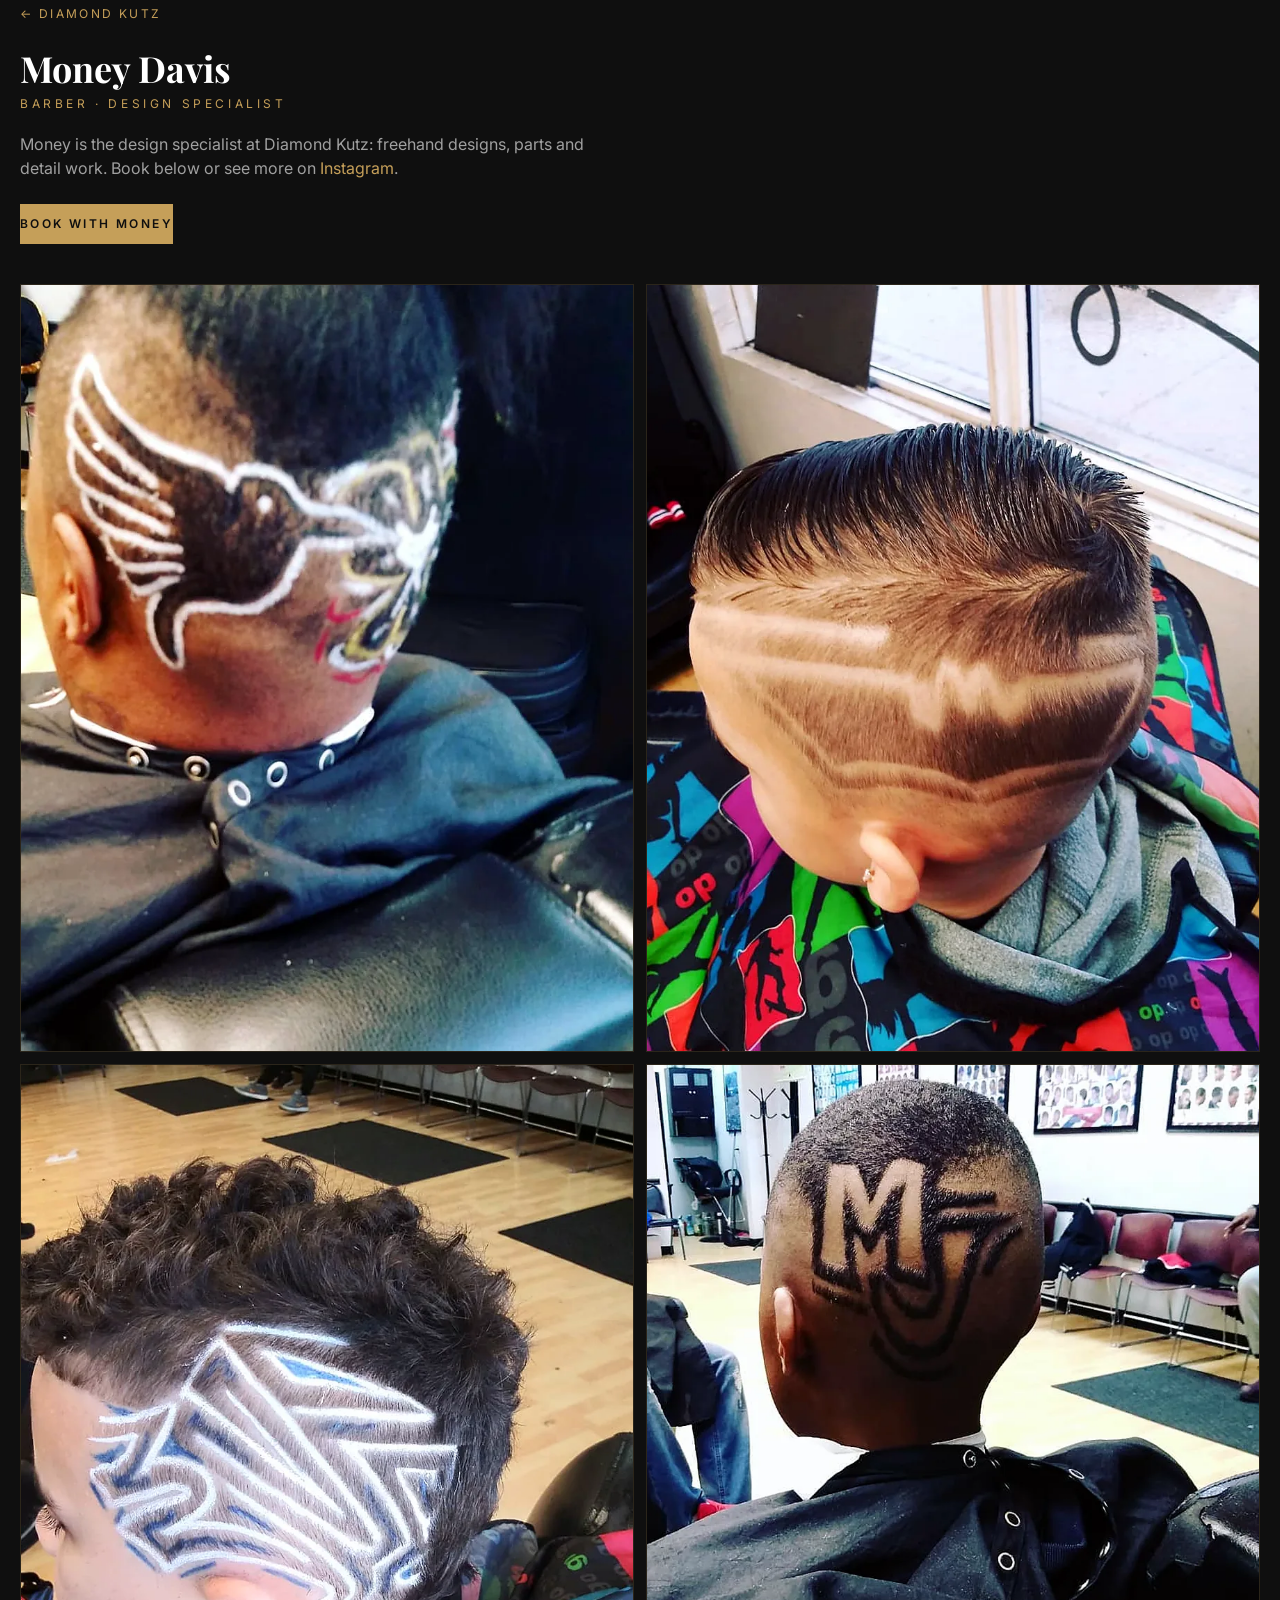
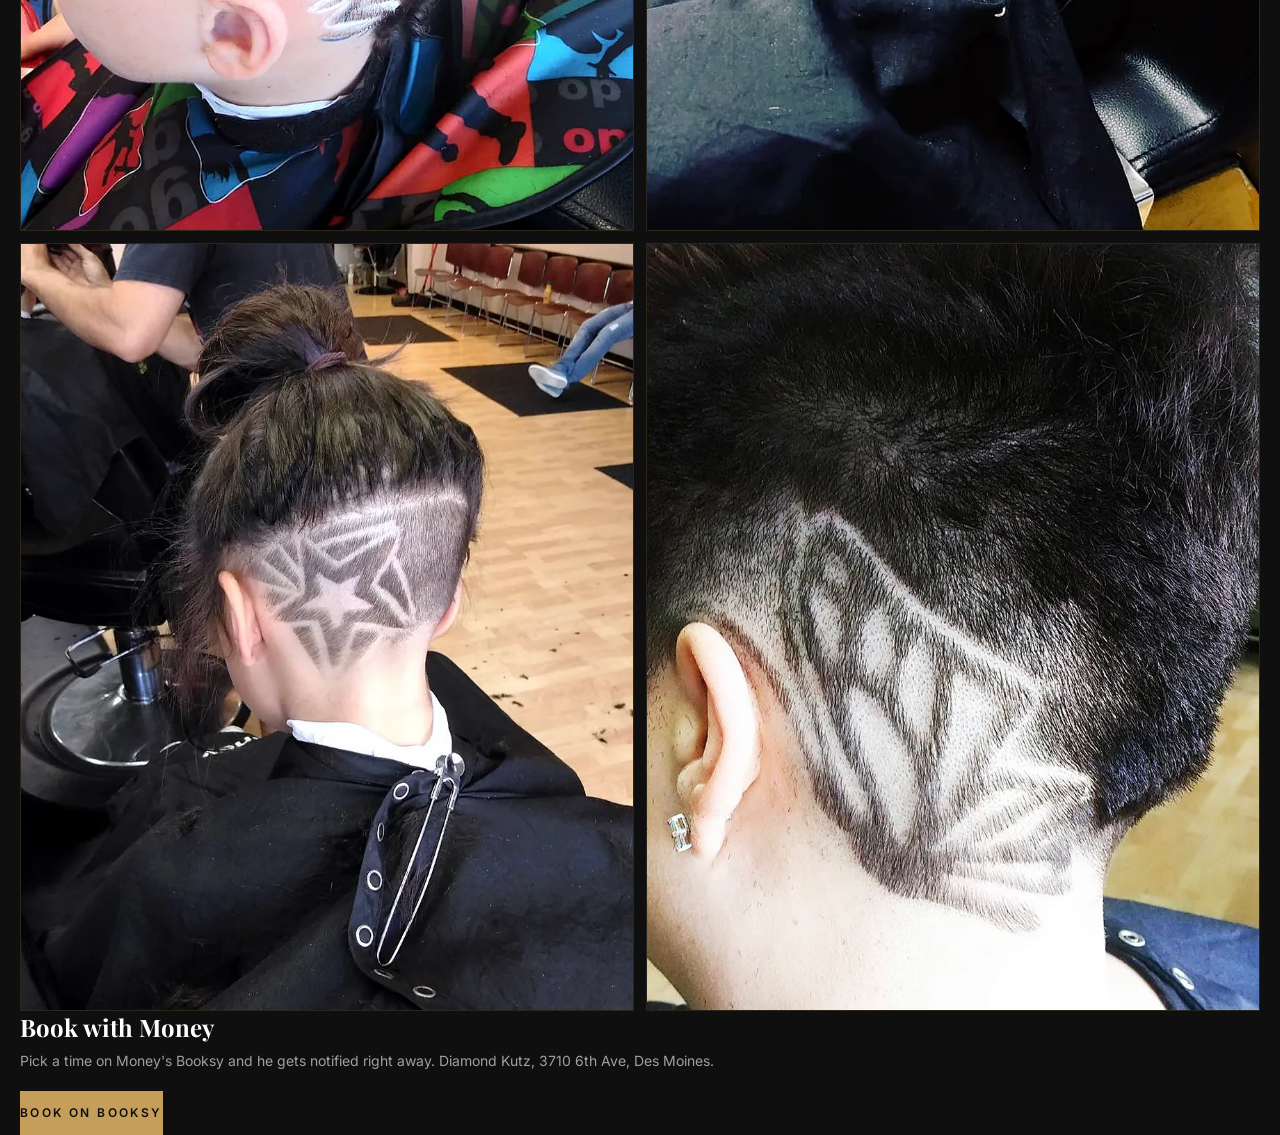
==== commit 938f8c6e: "Money: booking buttons go to his Booksy" ====
--- a/money/index.html
+++ b/money/index.html
@@ -197,14 +197,8 @@
 <a href="/" class="text-gold text-xs uppercase tracking-[0.2em]">← Diamond Kutz</a>
 <h1 class="font-heading text-4xl font-bold mt-6">Money Davis</h1><div class="text-gold text-xs uppercase tracking-[0.3em] mt-2">Barber · Design Specialist</div>
 <p class="mt-5 text-muted-foreground max-w-xl">Money is the design specialist at Diamond Kutz: freehand designs, parts and detail work. Book below or see more on <a class="text-gold" href="https://www.instagram.com/mr.money7davis/" target="_blank" rel="noopener">Instagram</a>.</p>
-<a href="#book" onclick="gtag('event','money_book_click')" class="inline-block mt-6 px-6 py-3 bg-gold text-background font-semibold text-xs uppercase tracking-[0.2em]">Book with Money</a>
+<a href="https://booksy.com/en-us/1899203_moneys-kutz_barber-shop_17558_des-moines" target="_blank" rel="noopener noreferrer" onclick="gtag('event','money_book_click')" class="inline-block mt-6 px-6 py-3 bg-gold text-background font-semibold text-xs uppercase tracking-[0.2em]">Book with Money</a>
 <div class="grid grid-cols-2 sm:grid-cols-3 gap-3 mt-10"><img src="/img/money-bird-wings-design-diamond-kutz.webp" alt="Design haircut by Money Davis at Diamond Kutz" loading="lazy" class="w-full aspect-[4/5] object-cover border border-gold/15"><img src="/img/money-kids-wave-lines-design-diamond-kutz.webp" alt="Design haircut by Money Davis at Diamond Kutz" loading="lazy" class="w-full aspect-[4/5] object-cover border border-gold/15"><img src="/img/money-curly-top-star-design-diamond-kutz.webp" alt="Design haircut by Money Davis at Diamond Kutz" loading="lazy" class="w-full aspect-[4/5] object-cover border border-gold/15"><img src="/img/money-mj-letters-design-diamond-kutz.webp" alt="Design haircut by Money Davis at Diamond Kutz" loading="lazy" class="w-full aspect-[4/5] object-cover border border-gold/15"><img src="/img/money-star-undercut-design-diamond-kutz.webp" alt="Design haircut by Money Davis at Diamond Kutz" loading="lazy" class="w-full aspect-[4/5] object-cover border border-gold/15"><img src="/img/money-geometric-undercut-design-diamond-kutz.webp" alt="Design haircut by Money Davis at Diamond Kutz" loading="lazy" class="w-full aspect-[4/5] object-cover border border-gold/15"></div>
-<section id="book" class="mt-14"><h2 class="font-heading text-2xl font-bold">Book with Money</h2><p class="text-muted-foreground text-sm mt-2">Send a request and Money will reach out to confirm. Diamond Kutz, 3710 6th Ave, Des Moines.</p>
-<!-- booking requests go to hello.crashoutbaby@gmail.com TEMPORARILY until Money picks where requests should go -->
-<form action="https://formsubmit.co/hello.crashoutbaby@gmail.com" method="POST" class="grid gap-3 mt-5 max-w-lg" onsubmit="gtag('event','money_booking_submit')">
-<input type="hidden" name="_subject" value="New booking request for Money - Diamond Kutz"><input type="hidden" name="_template" value="table"><input type="hidden" name="_captcha" value="false"><input type="hidden" name="_next" value="https://diamondkutzdsm.com/money/thanks.html"><input type="hidden" name="source" id="src" value="direct">
-<input name="name" required placeholder="Your name" class="w-full bg-card border border-gold/25 px-4 py-3 text-foreground"><input name="phone" type="tel" required placeholder="Phone number" class="w-full bg-card border border-gold/25 px-4 py-3 text-foreground">
-<input name="preferred_day_time" required placeholder="Preferred day / time" class="w-full bg-card border border-gold/25 px-4 py-3 text-foreground"><input name="cut" required placeholder="What cut / design?" class="w-full bg-card border border-gold/25 px-4 py-3 text-foreground">
-<textarea name="notes" rows="3" placeholder="Notes (optional)" class="w-full bg-card border border-gold/25 px-4 py-3 text-foreground"></textarea>
-<button type="submit" class="px-6 py-3 bg-gold text-background font-semibold text-xs uppercase tracking-[0.2em]">Send request</button></form></section>
+<section id="book" class="mt-14"><h2 class="font-heading text-2xl font-bold">Book with Money</h2><p class="text-muted-foreground text-sm mt-2">Pick a time on Money's Booksy and he gets notified right away. Diamond Kutz, 3710 6th Ave, Des Moines.</p>
+<a href="https://booksy.com/en-us/1899203_moneys-kutz_barber-shop_17558_des-moines" target="_blank" rel="noopener noreferrer" onclick="gtag('event','money_booksy_click')" class="inline-block mt-5 px-6 py-3.5 bg-gold text-background font-semibold text-xs uppercase tracking-[0.2em]">Book on Booksy</a></section>
 </main><script>var s=new URLSearchParams(location.search).get('src');if(s)document.getElementById('src').value=s;</script></body></html>
